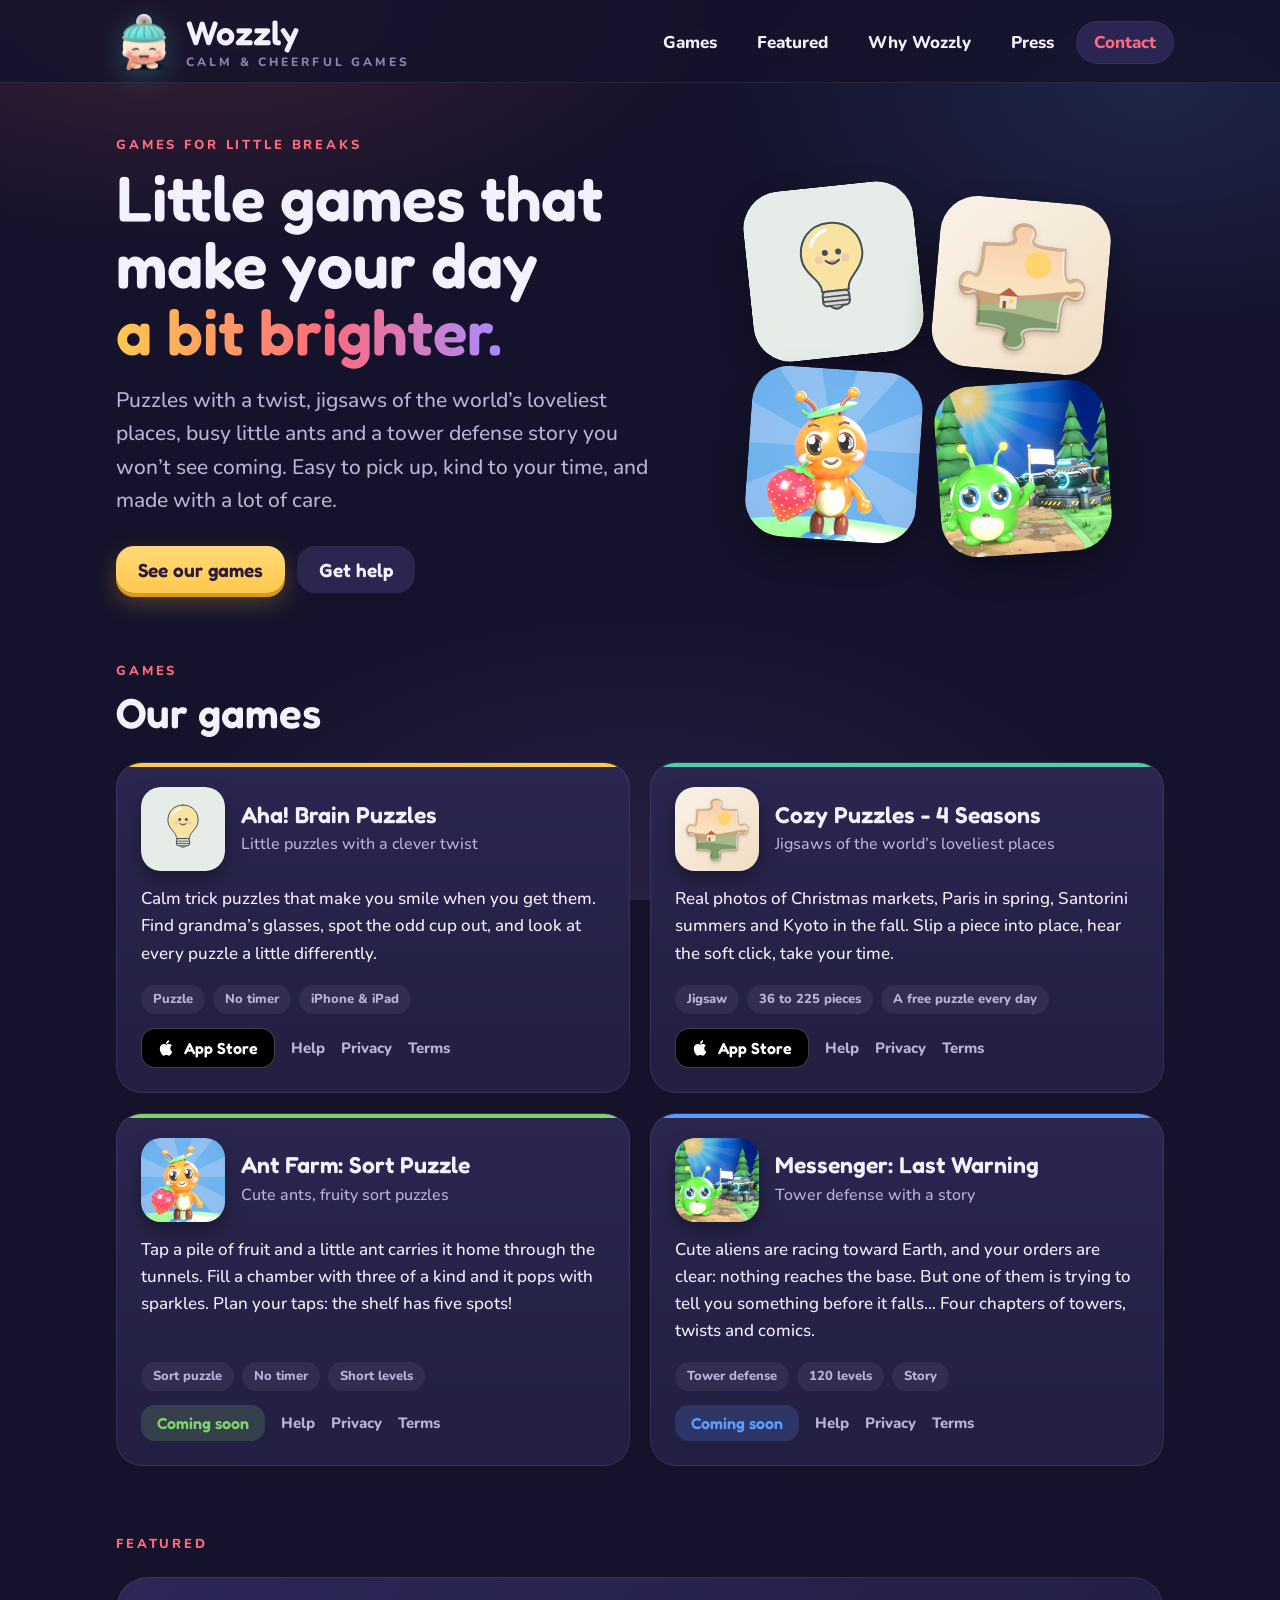
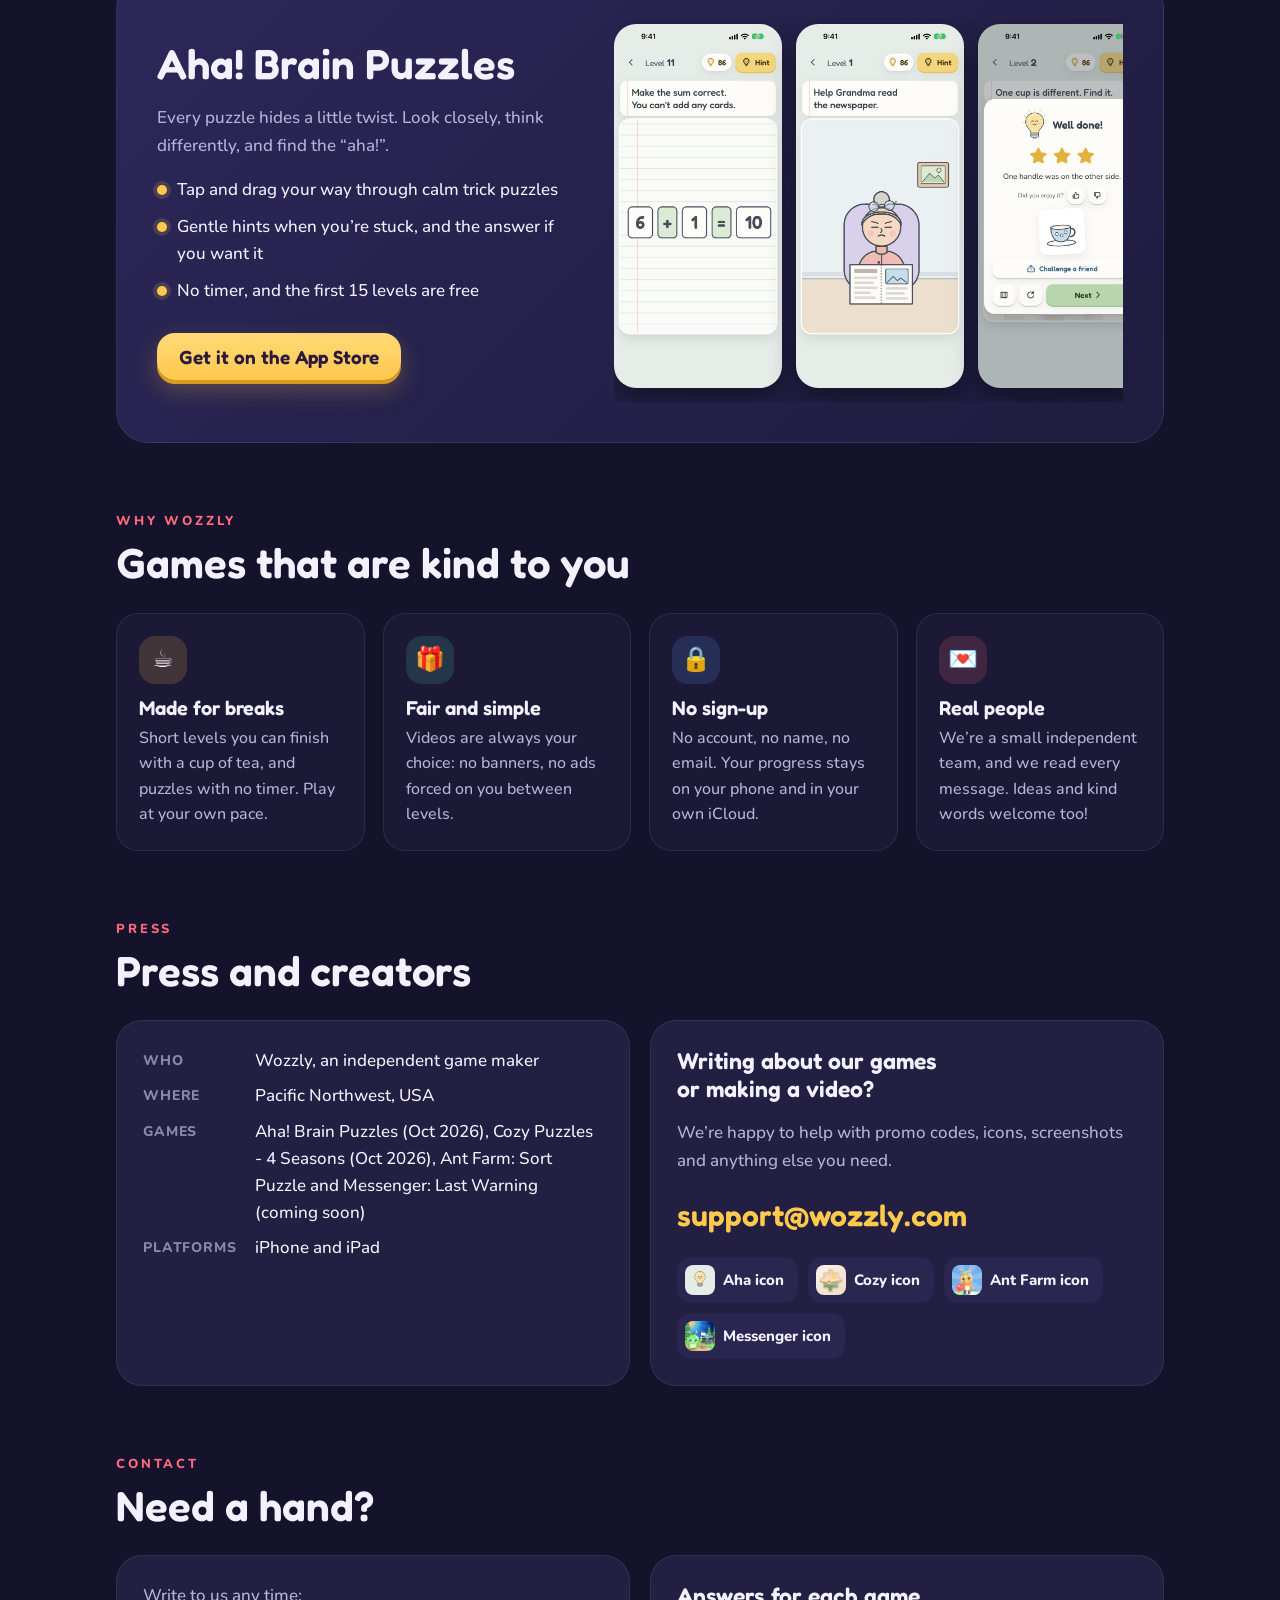
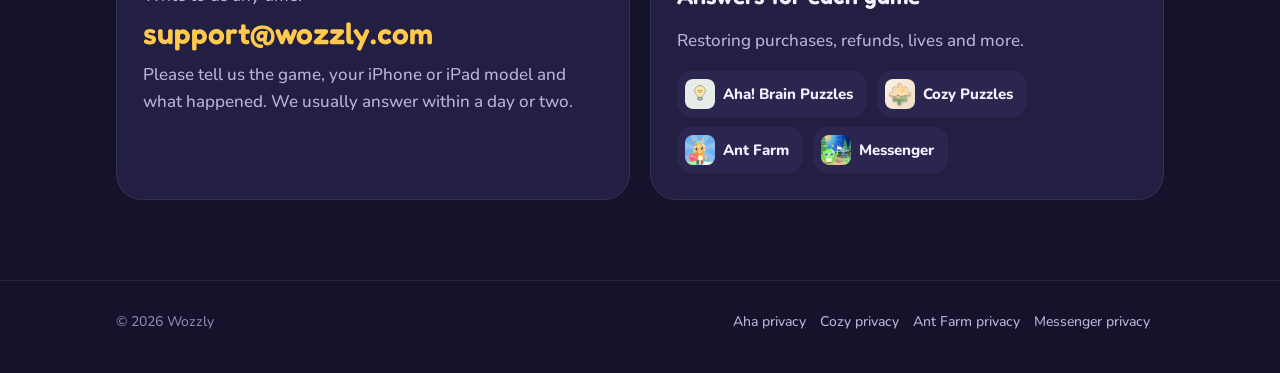
==== index.html @ 5a465b46 "Mochi, the Wozzly mascot: header logo, favicon, home-screen icon and share image Co-Authored-By: Cla" ====
<!doctype html>
<html lang="en">
<head>
<meta charset="utf-8">
<meta name="viewport" content="width=device-width,initial-scale=1,viewport-fit=cover">
<title>Wozzly</title>
<meta name="description" content="Wozzly makes calm, cheerful little games for iPhone and iPad: Aha! Brain Puzzles, Cozy Puzzles, Ant Farm and Messenger: Last Warning.">
<meta property="og:title" content="Wozzly">
<meta property="og:description" content="Calm, cheerful little games for iPhone and iPad.">
<meta property="og:image" content="https://wozzly.com/img/og-cover.jpg">
<meta name="theme-color" content="#15132b">
<link rel="icon" href="img/mochi-64.png">
<link rel="apple-touch-icon" href="img/apple-touch-icon.png">
<link rel="stylesheet" href="site.css">
</head>
<body>
<header class="top"><div class="wrap">
  <a class="brand" href="#top"><img src="img/mochi.png" alt="Mochi, the Wozzly mascot"><span><b>Wozzly</b><small>Calm &amp; cheerful games</small></span></a>
  <nav class="menu" aria-label="Sections">
    <a href="#games" class="on">Games</a><a href="#featured">Featured</a><a href="#why">Why Wozzly</a><a href="#press">Press</a><a href="#contact">Contact</a>
  </nav>
</div></header>

<main class="wrap" id="top">
  <section class="hero">
    <div>
      <p class="kicker">Games for little breaks</p>
      <h1>Little games that make your day <span>a bit brighter.</span></h1>
      <p class="lead">Puzzles with a twist, jigsaws of the world’s loveliest places, busy little ants and a tower defense story you won’t see coming.
        Easy to pick up, kind to your time, and made with a lot of care.</p>
      <div class="ctas"><a class="btn" href="#games">See our games</a><a class="btn ghost" href="#contact">Get help</a></div>
    </div>
    <div class="icons">
      <a href="#aha" aria-label="Aha! Brain Puzzles"><img src="img/aha-icon.svg" alt=""></a>
      <a href="#cozy" aria-label="Cozy Puzzles"><img src="img/cozy-icon.png" alt=""></a>
      <a href="#antfarm" aria-label="Ant Farm"><img src="img/antfarm-icon.png" alt=""></a>
      <a href="#messenger" aria-label="Messenger: Last Warning"><img src="img/messenger-icon.png" alt=""></a>
    </div>
  </section>

  <section id="games">
    <p class="kicker">Games</p>
    <h2>Our games</h2>
    <div class="grid">
      <article class="game" id="aha" style="--c: var(--sun)">
        <header><img src="img/aha-icon.svg" alt=""><div><h3>Aha! Brain Puzzles</h3><p class="tag">Little puzzles with a clever twist</p></div></header>
        <p>Calm trick puzzles that make you smile when you get them. Find grandma’s glasses, spot the odd cup out, and look at every puzzle a little differently.</p>
        <div class="chips"><span class="chip">Puzzle</span><span class="chip">No timer</span><span class="chip">iPhone &amp; iPad</span></div>
        <div class="links">
          <a class="store" href="https://apps.apple.com/app/id6819853771"><svg viewBox="0 0 24 24"><path d="M16.37 12.6c-.03-2.6 2.12-3.85 2.22-3.91-1.21-1.77-3.09-2.01-3.76-2.04-1.6-.16-3.12.94-3.93.94-.81 0-2.06-.92-3.39-.89-1.74.03-3.35 1.01-4.25 2.57-1.81 3.14-.46 7.79 1.3 10.34.86 1.25 1.89 2.65 3.24 2.6 1.3-.05 1.79-.84 3.36-.84 1.57 0 2.01.84 3.38.81 1.4-.03 2.28-1.27 3.13-2.53.99-1.45 1.39-2.85 1.42-2.92-.03-.01-2.72-1.04-2.72-4.13zM13.79 4.97c.72-.87 1.2-2.07 1.07-3.27-1.03.04-2.28.69-3.02 1.55-.66.77-1.24 2-1.09 3.18 1.15.09 2.32-.58 3.04-1.46z"/></svg>App Store</a>
          <a href="aha.html">Help</a><a href="privacy.html">Privacy</a><a href="terms.html">Terms</a>
        </div>
      </article>
      <article class="game" id="cozy" style="--c: var(--mint)">
        <header><img src="img/cozy-icon.png" alt=""><div><h3>Cozy Puzzles - 4 Seasons</h3><p class="tag">Jigsaws of the world’s loveliest places</p></div></header>
        <p>Real photos of Christmas markets, Paris in spring, Santorini summers and Kyoto in the fall. Slip a piece into place, hear the soft click, take your time.</p>
        <div class="chips"><span class="chip">Jigsaw</span><span class="chip">36 to 225 pieces</span><span class="chip">A free puzzle every day</span></div>
        <div class="links">
          <a class="store" href="https://apps.apple.com/app/id6820407805"><svg viewBox="0 0 24 24"><path d="M16.37 12.6c-.03-2.6 2.12-3.85 2.22-3.91-1.21-1.77-3.09-2.01-3.76-2.04-1.6-.16-3.12.94-3.93.94-.81 0-2.06-.92-3.39-.89-1.74.03-3.35 1.01-4.25 2.57-1.81 3.14-.46 7.79 1.3 10.34.86 1.25 1.89 2.65 3.24 2.6 1.3-.05 1.79-.84 3.36-.84 1.57 0 2.01.84 3.38.81 1.4-.03 2.28-1.27 3.13-2.53.99-1.45 1.39-2.85 1.42-2.92-.03-.01-2.72-1.04-2.72-4.13zM13.79 4.97c.72-.87 1.2-2.07 1.07-3.27-1.03.04-2.28.69-3.02 1.55-.66.77-1.24 2-1.09 3.18 1.15.09 2.32-.58 3.04-1.46z"/></svg>App Store</a>
          <a href="cozy.html">Help</a><a href="cozy-privacy.html">Privacy</a><a href="cozy-terms.html">Terms</a>
        </div>
      </article>
      <article class="game" id="antfarm" style="--c: #7fd36a">
        <header><img src="img/antfarm-icon.png" alt=""><div><h3>Ant Farm: Sort Puzzle</h3><p class="tag">Cute ants, fruity sort puzzles</p></div></header>
        <p>Tap a pile of fruit and a little ant carries it home through the tunnels. Fill a chamber with three of a kind and it pops with sparkles. Plan your taps: the shelf has five spots!</p>
        <div class="chips"><span class="chip">Sort puzzle</span><span class="chip">No timer</span><span class="chip">Short levels</span></div>
        <div class="links"><span class="soon">Coming soon</span><a href="antfarm.html">Help</a><a href="antfarm-privacy.html">Privacy</a><a href="antfarm-terms.html">Terms</a></div>
      </article>
      <article class="game" id="messenger" style="--c: var(--sky)">
        <header><img src="img/messenger-icon.png" alt=""><div><h3>Messenger: Last Warning</h3><p class="tag">Tower defense with a story</p></div></header>
        <p>Cute aliens are racing toward Earth, and your orders are clear: nothing reaches the base. But one of them is trying to tell you something before it falls… Four chapters of towers, twists and comics.</p>
        <div class="chips"><span class="chip">Tower defense</span><span class="chip">120 levels</span><span class="chip">Story</span></div>
        <div class="links"><span class="soon">Coming soon</span><a href="messenger.html">Help</a><a href="messenger-privacy.html">Privacy</a><a href="messenger-terms.html">Terms</a></div>
      </article>
    </div>
  </section>

  <section id="featured">
    <p class="kicker">Featured</p>
    <div class="feature">
      <div>
        <h2>Aha! Brain Puzzles</h2>
        <p class="muted">Every puzzle hides a little twist. Look closely, think differently, and find the “aha!”.</p>
        <ul>
          <li>Tap and drag your way through calm trick puzzles</li>
          <li>Gentle hints when you’re stuck, and the answer if you want it</li>
          <li>No timer, and the first 15 levels are free</li>
        </ul>
        <div class="ctas"><a class="btn" href="https://apps.apple.com/app/id6819853771">Get it on the App Store</a></div>
      </div>
      <div class="shots" aria-label="Screenshots">
        <img src="img/aha-1.jpg" alt="A puzzle in Aha! Brain Puzzles" loading="lazy">
        <img src="img/aha-2.jpg" alt="Another puzzle" loading="lazy">
        <img src="img/aha-3.jpg" alt="A solved puzzle" loading="lazy">
        <img src="img/cozy-1.jpg" alt="Cozy Puzzles: a fall jigsaw" loading="lazy">
        <img src="img/antfarm-1.jpg" alt="Ant Farm: ants sorting fruit" loading="lazy">
        <img src="img/messenger-1.jpg" alt="Messenger: Last Warning: the story" loading="lazy">
      </div>
    </div>
  </section>

  <section id="why">
    <p class="kicker">Why Wozzly</p>
    <h2>Games that are kind to you</h2>
    <div class="why">
      <div><i style="background:rgba(255,201,77,.16)">☕</i><h3>Made for breaks</h3><p>Short levels you can finish with a cup of tea, and puzzles with no timer. Play at your own pace.</p></div>
      <div><i style="background:rgba(79,209,165,.16)">🎁</i><h3>Fair and simple</h3><p>Videos are always your choice: no banners, no ads forced on you between levels.</p></div>
      <div><i style="background:rgba(91,157,255,.16)">🔒</i><h3>No sign-up</h3><p>No account, no name, no email. Your progress stays on your phone and in your own iCloud.</p></div>
      <div><i style="background:rgba(255,107,125,.16)">💌</i><h3>Real people</h3><p>We’re a small independent team, and we read every message. Ideas and kind words welcome too!</p></div>
    </div>
  </section>

  <section id="press">
    <p class="kicker">Press</p>
    <h2>Press and creators</h2>
    <div class="two">
      <div class="panel">
        <dl class="facts">
          <dt>Who</dt><dd>Wozzly, an independent game maker</dd>
          <dt>Where</dt><dd>Pacific Northwest, USA</dd>
          <dt>Games</dt><dd>Aha! Brain Puzzles (Oct 2026), Cozy Puzzles - 4 Seasons (Oct 2026), Ant Farm: Sort Puzzle and Messenger: Last Warning (coming soon)</dd>
          <dt>Platforms</dt><dd>iPhone and iPad</dd>
        </dl>
      </div>
      <div class="panel">
        <h3>Writing about our games or making a video?</h3>
        <p class="muted">We’re happy to help with promo codes, icons, screenshots and anything else you need.</p>
        <a class="mail" href="mailto:support@wozzly.com?subject=Press">support@wozzly.com</a>
        <div class="helps">
          <a href="img/aha-icon.svg" download><img src="img/aha-icon.svg" alt="">Aha icon</a>
          <a href="img/cozy-icon.png" download><img src="img/cozy-icon.png" alt="">Cozy icon</a>
          <a href="img/antfarm-icon.png" download><img src="img/antfarm-icon.png" alt="">Ant Farm icon</a>
          <a href="img/messenger-icon.png" download><img src="img/messenger-icon.png" alt="">Messenger icon</a>
        </div>
      </div>
    </div>
  </section>

  <section id="contact">
    <p class="kicker">Contact</p>
    <h2>Need a hand?</h2>
    <div class="two">
      <div class="panel">
        <p class="muted" style="margin:0">Write to us any time:</p>
        <a class="mail" href="mailto:support@wozzly.com">support@wozzly.com</a>
        <p class="muted" style="margin:0">Please tell us the game, your iPhone or iPad model and what happened. We usually answer within a day or two.</p>
      </div>
      <div class="panel">
        <h3>Answers for each game</h3>
        <p class="muted">Restoring purchases, refunds, lives and more.</p>
        <div class="helps">
          <a href="aha.html"><img src="img/aha-icon.svg" alt="">Aha! Brain Puzzles</a>
          <a href="cozy.html"><img src="img/cozy-icon.png" alt="">Cozy Puzzles</a>
          <a href="antfarm.html"><img src="img/antfarm-icon.png" alt="">Ant Farm</a>
          <a href="messenger.html"><img src="img/messenger-icon.png" alt="">Messenger</a>
        </div>
      </div>
    </div>
  </section>
</main>

<footer><div class="wrap">
  <span>© 2026 Wozzly</span>
  <span><a href="privacy.html">Aha privacy</a><a href="cozy-privacy.html">Cozy privacy</a><a href="antfarm-privacy.html">Ant Farm privacy</a><a href="messenger-privacy.html">Messenger privacy</a></span>
</div></footer>

<script>
// the menu pill follows the section you're reading
const links = [...document.querySelectorAll('.menu a')];
const seen = new Map();
const io = new IntersectionObserver(es => {
  es.forEach(e => seen.set(e.target.id, e.isIntersecting));
  const on = links.find(a => seen.get(a.hash.slice(1)));
  if (on) links.forEach(a => a.classList.toggle('on', a === on));
}, { rootMargin: '-40% 0px -55% 0px' });
links.forEach(a => { const s = document.querySelector(a.hash); if (s) io.observe(s); });
</script>
</body>
</html>
---- site.css ----
/* Wozzly: the home of our games. Night-sky navy with candy colours, the games' own fonts (served from here). */
@font-face { font-family: 'Fredoka'; font-weight: 600; font-display: swap; src: url(fonts/fredoka-latin-600-normal.woff2) format('woff2'); }
@font-face { font-family: 'Nunito'; font-weight: 500; font-display: swap; src: url(fonts/nunito-latin-500-normal.woff2) format('woff2'); }
@font-face { font-family: 'Nunito'; font-weight: 800; font-display: swap; src: url(fonts/nunito-latin-800-normal.woff2) format('woff2'); }
:root {
  --bg: #15132b; --bg-2: #1c1937; --card: #221f42; --card-2: #2a2650; --line: rgba(255,255,255,.08);
  --ink: #f4f1ff; --ink-2: #b9b3d9; --ink-3: #8c86ae;
  --coral: #ff6b7d; --sun: #ffc94d; --mint: #4fd1a5; --sky: #5b9dff; --grape: #a98bff;
  --display: 'Fredoka', 'Nunito', system-ui, sans-serif; --body: 'Nunito', system-ui, sans-serif;
  color-scheme: dark;
}
* { box-sizing: border-box; }
html { scroll-behavior: smooth; scroll-padding-top: 150px; }
body { margin: 0; background: var(--bg); color: var(--ink); font: 500 17px/1.6 var(--body); -webkit-text-size-adjust: 100%; }
body::before { content: ""; position: fixed; inset: 0; z-index: -1; pointer-events: none;
  background: radial-gradient(60% 40% at 15% 0%, rgba(255,107,125,.16), transparent 70%),
              radial-gradient(50% 40% at 90% 10%, rgba(91,157,255,.14), transparent 70%),
              radial-gradient(60% 50% at 50% 100%, rgba(169,139,255,.12), transparent 70%); }
a { color: var(--sun); text-underline-offset: 3px; }
img { max-width: 100%; }
.wrap { max-width: 1080px; margin: 0 auto; padding-inline: 16px; }

/* ---- the header: the blob, the name, and the menu pills */
.top { position: sticky; top: 0; z-index: 5; background: color-mix(in srgb, var(--bg) 82%, transparent);
  backdrop-filter: blur(14px); -webkit-backdrop-filter: blur(14px); border-bottom: 1px solid var(--line);
  padding-top: env(safe-area-inset-top, 0px); }
.top .wrap { display: flex; flex-wrap: wrap; align-items: center; justify-content: space-between; gap: 10px 24px; padding-block: 14px 12px; }
.brand { display: flex; align-items: center; gap: 14px; color: var(--ink); text-decoration: none; }
.brand img { width: 56px; height: 56px; filter: drop-shadow(0 6px 14px rgba(63,191,176,.35)); transition: transform .3s; }
.brand:hover img { transform: rotate(-8deg) scale(1.05); }
.brand b { display: block; font: 600 34px/1 var(--display); letter-spacing: .01em; }
.brand small { display: block; margin-top: 6px; font: 800 12px/1 var(--body); letter-spacing: .26em; text-transform: uppercase; color: var(--ink-3); }
.menu { display: flex; flex-wrap: wrap; gap: 4px; margin: 0 -10px; }
.menu a { color: var(--ink); text-decoration: none; font: 800 17px/1 var(--body); padding: 13px 18px; border-radius: 999px; transition: background .2s, color .2s; }
.menu a:hover { background: var(--card); }
.menu a.on { color: var(--coral); background: #2a2552; box-shadow: inset 0 0 0 1px rgba(255,255,255,.05); }

/* ---- sections */
section { padding-block: 64px 8px; }
.kicker { font: 800 13px/1 var(--body); letter-spacing: .22em; text-transform: uppercase; color: var(--coral); margin: 0 0 12px; }
h1, h2, h3 { font-family: var(--display); font-weight: 600; text-wrap: balance; margin: 0; }
h1 { font-size: clamp(38px, 7vw, 64px); line-height: 1.05; }
h2 { font-size: clamp(30px, 5vw, 42px); line-height: 1.1; margin-bottom: 14px; }
h3 { font-size: 23px; line-height: 1.2; }
.lead { font-size: clamp(18px, 2.4vw, 21px); color: var(--ink-2); max-width: 60ch; margin: 18px 0 0; }
.muted { color: var(--ink-2); }

.hero { padding-top: 56px; display: grid; grid-template-columns: minmax(0, 1.15fr) minmax(0, 1fr); gap: 32px; align-items: center; }
.hero h1 span { background: linear-gradient(90deg, var(--sun), var(--coral) 55%, var(--grape)); -webkit-background-clip: text; background-clip: text; color: transparent; }
.icons { display: grid; grid-template-columns: repeat(2, minmax(0, 1fr)); gap: 18px; max-width: 360px; justify-self: center; }
.icons a { display: block; border-radius: 28%; box-shadow: 0 14px 30px rgba(0,0,0,.35); transition: transform .3s; }
.icons a:nth-child(1) { transform: rotate(-6deg); } .icons a:nth-child(2) { transform: rotate(5deg) translateY(14px); }
.icons a:nth-child(3) { transform: rotate(4deg) translateY(-6px); } .icons a:nth-child(4) { transform: rotate(-4deg) translateY(8px); }
.icons a:hover { transform: rotate(0) scale(1.06); }
.icons img { display: block; width: 100%; aspect-ratio: 1; border-radius: 22%; }
.ctas { display: flex; flex-wrap: wrap; gap: 12px; margin-top: 28px; }
.btn { display: inline-flex; align-items: center; gap: 10px; padding: 14px 22px; border-radius: 18px; text-decoration: none;
  font: 600 19px/1 var(--display); color: #2b1a3d; background: linear-gradient(180deg, #ffd977, var(--sun)); box-shadow: 0 4px 0 #d99a1e, 0 10px 24px rgba(255,201,77,.25); }
.btn.ghost { color: var(--ink); background: var(--card-2); box-shadow: 0 4px 0 #15122e; }
.btn:active { transform: translateY(3px); box-shadow: 0 1px 0 #d99a1e; }

/* ---- the games */
.grid { display: grid; grid-template-columns: repeat(2, minmax(0, 1fr)); gap: 20px; margin-top: 26px; }
.game { --c: var(--coral); position: relative; display: flex; flex-direction: column; gap: 14px; padding: 24px; border-radius: 26px;
  background: linear-gradient(180deg, var(--card-2), var(--card)); border: 1px solid var(--line); overflow: hidden; min-width: 0; }
.game::before { content: ""; position: absolute; inset: 0 0 auto; height: 4px; background: var(--c); }
.game header { display: flex; gap: 16px; align-items: center; }
.game header img { width: 84px; height: 84px; border-radius: 20px; flex: none; box-shadow: 0 8px 18px rgba(0,0,0,.35); }
.game .tag { color: var(--ink-2); margin: 4px 0 0; font-size: 16px; }
.game p { margin: 0; }
.chips { display: flex; flex-wrap: wrap; gap: 8px; margin-top: auto; padding-top: 4px; }
.chip { font: 800 13px/1 var(--body); padding: 8px 12px; border-radius: 999px; background: rgba(255,255,255,.06); color: var(--ink-2); }
.links { display: flex; flex-wrap: wrap; align-items: center; gap: 6px 16px; font-size: 15px; font-weight: 800; }
.links a { color: var(--ink-2); text-decoration: none; }
.links a:hover { color: var(--ink); }
.store { display: inline-flex; align-items: center; gap: 8px; padding: 10px 16px; border-radius: 14px; text-decoration: none;
  background: #000; color: #fff !important; border: 1px solid rgba(255,255,255,.25); font: 600 16px/1 var(--display); }
.store svg { width: 18px; height: 18px; fill: #fff; }
.soon { display: inline-flex; padding: 10px 16px; border-radius: 14px; background: color-mix(in srgb, var(--c) 18%, transparent); color: var(--c);
  font: 600 16px/1 var(--display); }

/* ---- featured */
.feature { display: grid; grid-template-columns: minmax(0, 1fr) minmax(0, 1.2fr); gap: 32px; align-items: center; margin-top: 26px; padding: clamp(22px, 4vw, 40px);
  border-radius: 32px; background: linear-gradient(135deg, #2c2758, #1f1c3f); border: 1px solid var(--line); }
.feature ul { margin: 16px 0 0; padding: 0; list-style: none; display: grid; gap: 10px; }
.feature li { display: flex; gap: 10px; }
.feature li::before { content: ""; flex: none; width: 10px; height: 10px; margin-top: 9px; border-radius: 50%; background: var(--sun); box-shadow: 0 0 0 4px rgba(255,201,77,.15); }
.shots { display: flex; gap: 14px; overflow-x: auto; padding: 6px 2px 14px; scroll-snap-type: x mandatory; min-width: 0; }
.shots img { flex: none; width: 168px; aspect-ratio: 600/1300; object-fit: cover; border-radius: 22px; scroll-snap-align: start; box-shadow: 0 12px 26px rgba(0,0,0,.4); }

/* ---- why */
.why { display: grid; grid-template-columns: repeat(4, minmax(0, 1fr)); gap: 18px; margin-top: 26px; }
.why div { padding: 22px; border-radius: 22px; background: var(--bg-2); border: 1px solid var(--line); }
.why i { display: grid; place-items: center; width: 48px; height: 48px; border-radius: 16px; font-style: normal; font-size: 24px; margin-bottom: 12px; }
.why h3 { font-size: 20px; margin-bottom: 6px; }
.why p { margin: 0; color: var(--ink-2); font-size: 16px; }

/* ---- press and contact */
.two { display: grid; grid-template-columns: repeat(2, minmax(0, 1fr)); gap: 20px; margin-top: 26px; }
.panel { padding: 26px; border-radius: 26px; background: var(--card); border: 1px solid var(--line); min-width: 0; }
.facts { display: grid; grid-template-columns: auto 1fr; gap: 8px 18px; margin: 0; }
.facts dt { color: var(--ink-3); font-weight: 800; font-size: 14px; letter-spacing: .06em; text-transform: uppercase; padding-top: 3px; }
.facts dd { margin: 0; }
.mail { display: inline-block; font: 600 clamp(22px, 4vw, 30px)/1.2 var(--display); color: var(--sun); text-decoration: none; word-break: break-all; margin: 6px 0 10px; }
.helps { display: flex; flex-wrap: wrap; gap: 10px; margin-top: 14px; }
.helps a { display: inline-flex; align-items: center; gap: 8px; padding: 8px 14px 8px 8px; border-radius: 14px; background: var(--card-2);
  color: var(--ink); text-decoration: none; font-weight: 800; font-size: 15px; }
.helps img { width: 30px; height: 30px; border-radius: 8px; }

footer { margin-top: 72px; padding: 30px 0 calc(40px + env(safe-area-inset-bottom, 0px)); border-top: 1px solid var(--line); color: var(--ink-3); font-size: 14px; }
footer .wrap { display: flex; flex-wrap: wrap; justify-content: space-between; gap: 12px; }
footer a { color: var(--ink-2); text-decoration: none; margin-right: 14px; }

/* ---- a game's help page */
.page { max-width: 780px; }
.page .card { margin-top: 22px; padding: clamp(22px, 4vw, 36px); border-radius: 26px; background: var(--card); border: 1px solid var(--line); }
.page .head { display: flex; gap: 18px; align-items: center; margin-top: 40px; }
.page .head img { width: 96px; height: 96px; border-radius: 22px; flex: none; box-shadow: 0 10px 22px rgba(0,0,0,.4); }
.page h2 { font-size: 26px; margin: 0 0 4px; }
.page h3 { font: 800 17px/1.4 var(--body); margin: 20px 0 4px; }
.page p, .page li { margin: 0 0 10px; }
.page ul { padding-left: 22px; }

@media (max-width: 860px) {
  .hero, .feature { grid-template-columns: minmax(0, 1fr); }
  .icons { max-width: 280px; grid-row: 1; }
  .why { grid-template-columns: repeat(2, minmax(0, 1fr)); }
}
@media (max-width: 640px) {
  html { scroll-padding-top: 170px; }
  .grid, .two, .why { grid-template-columns: 1fr; }
  .brand img { width: 44px; height: 44px; } .brand b { font-size: 30px; }
  .menu { margin: 0 -14px; } .menu a { font-size: 16px; padding: 11px 14px; }
  .game header img { width: 70px; height: 70px; }
}
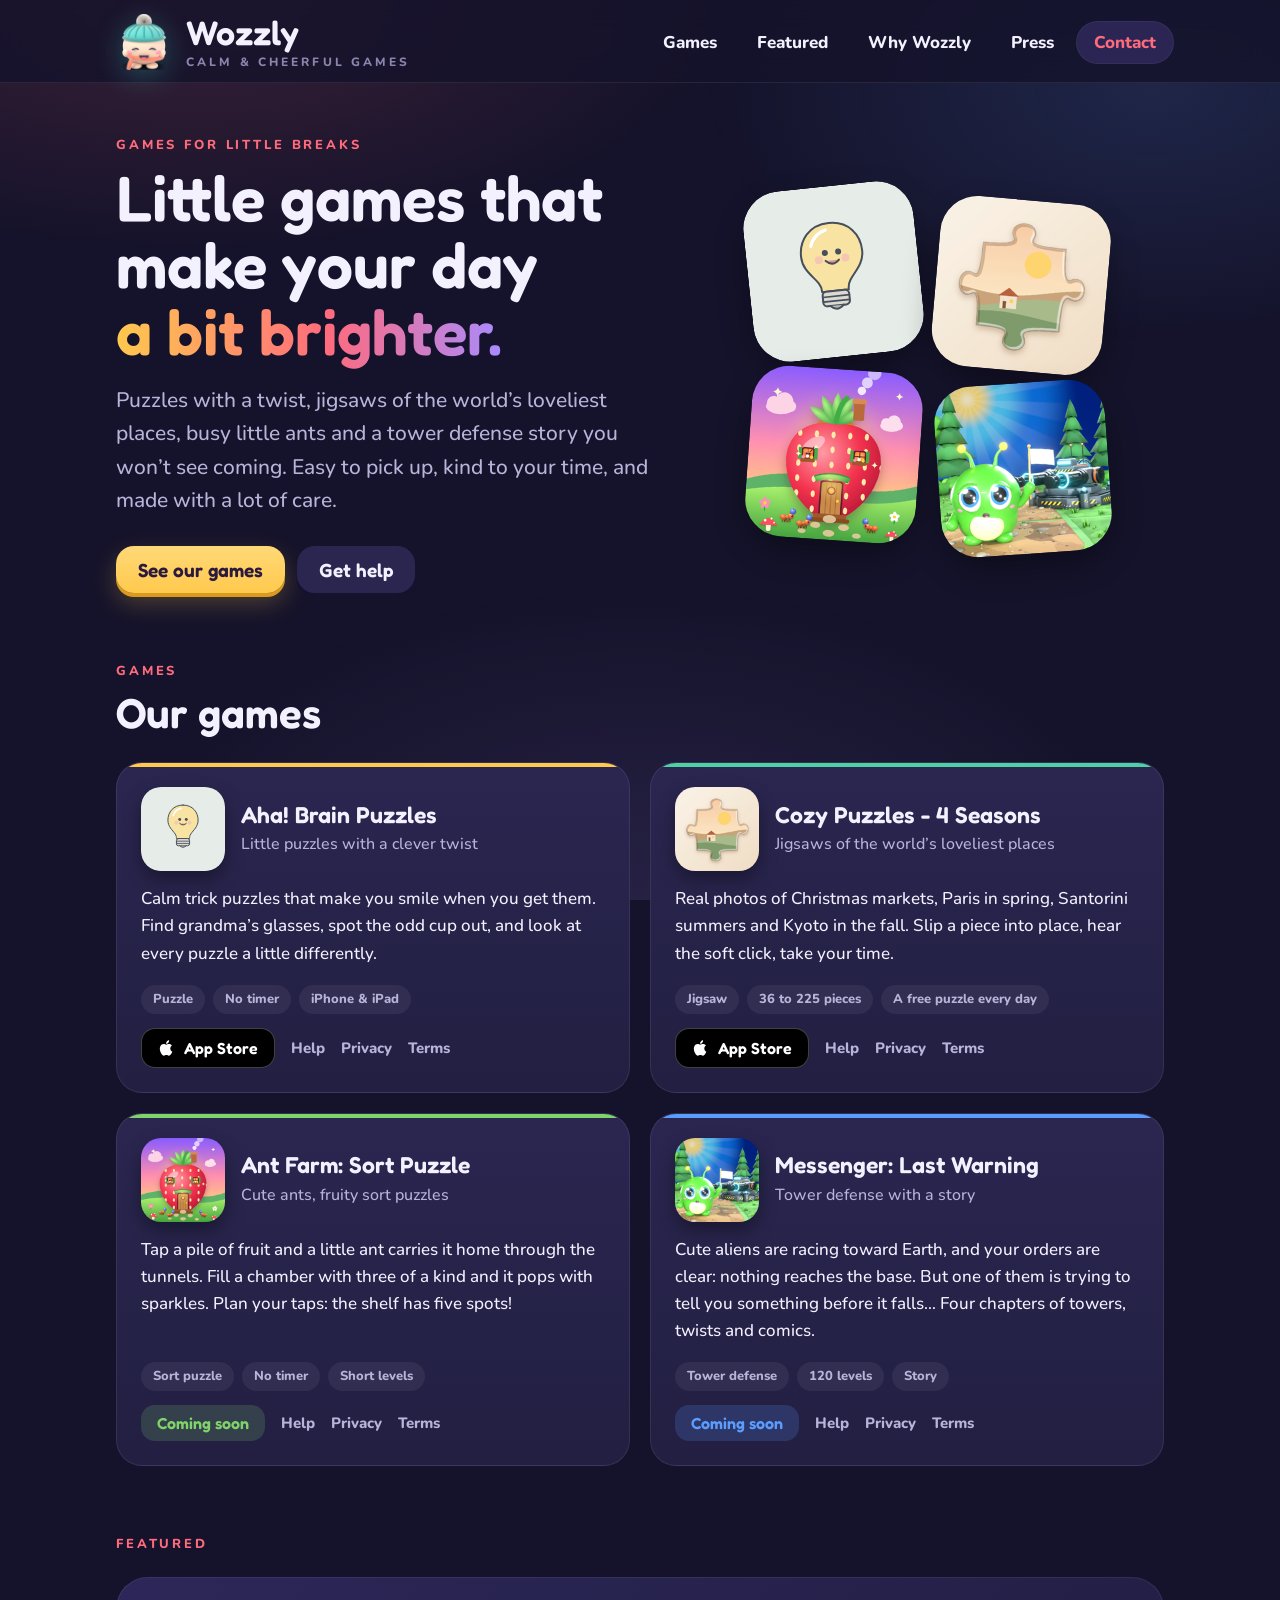
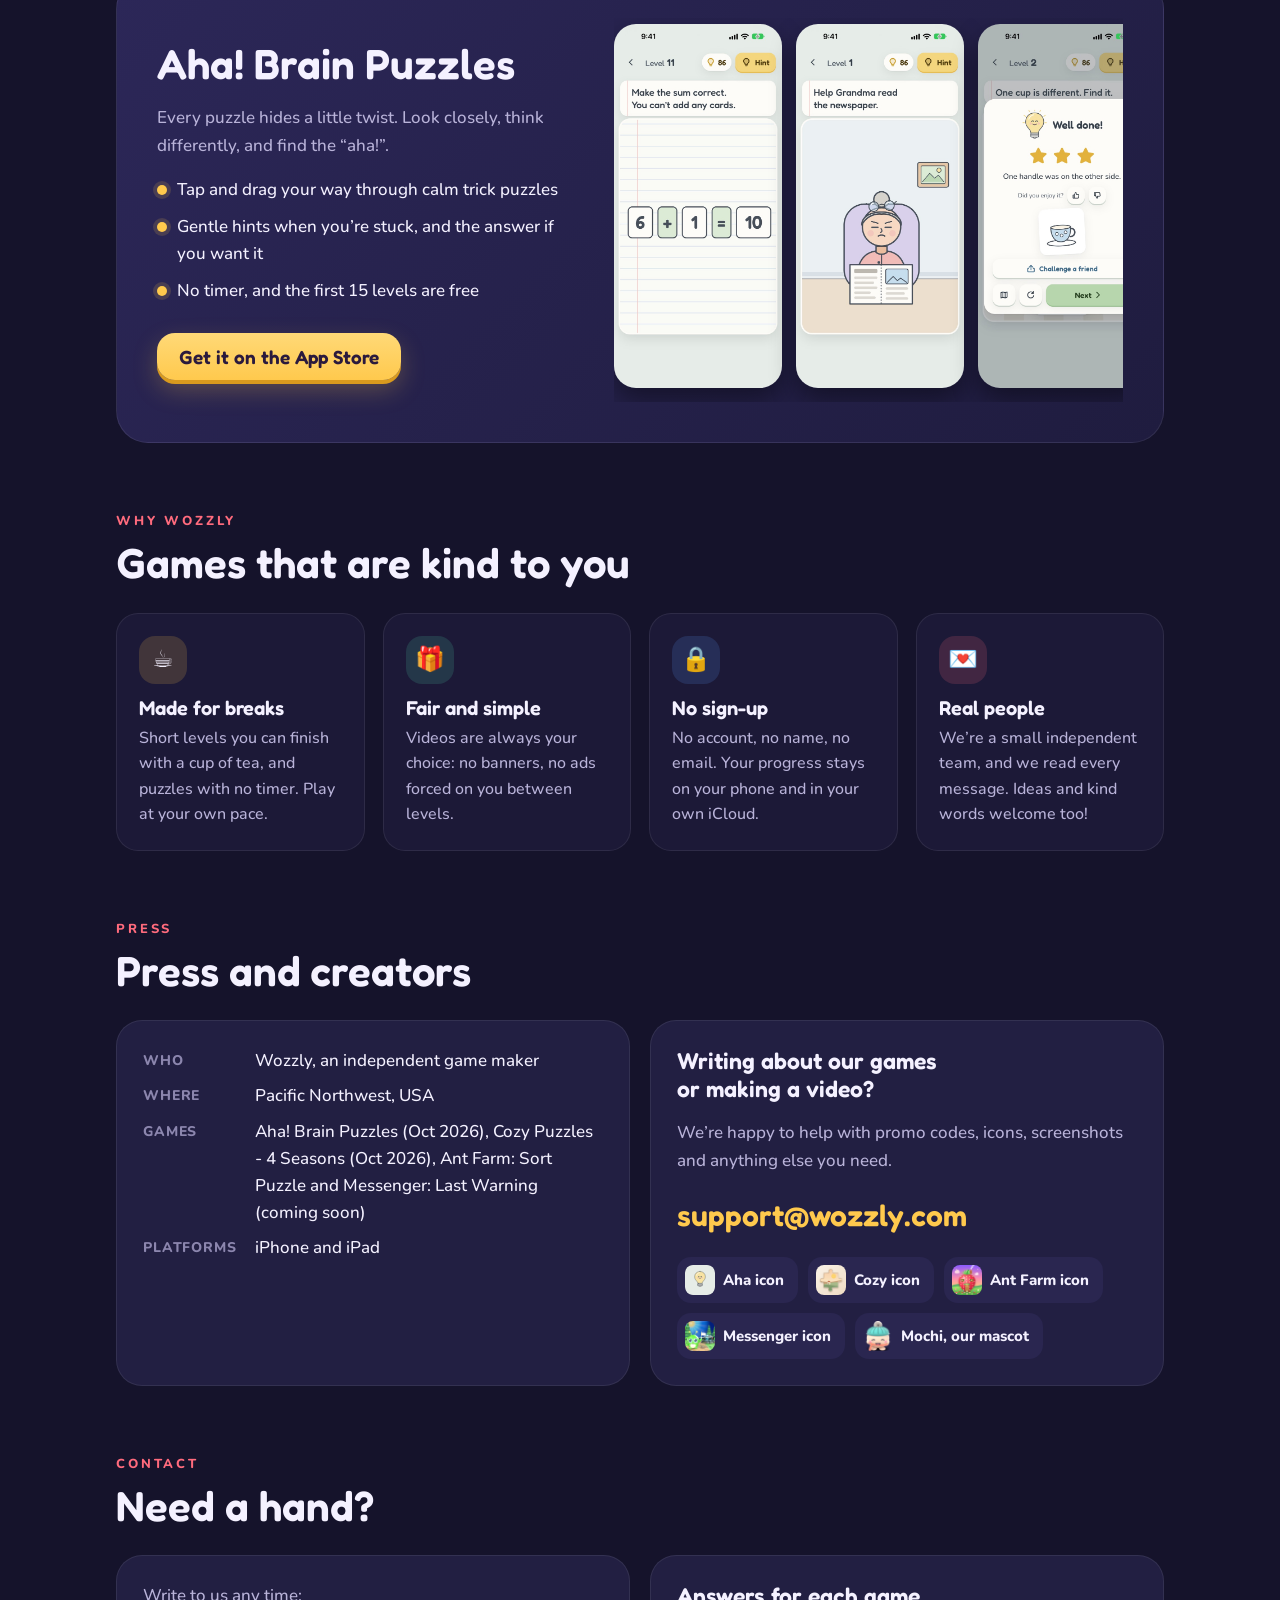
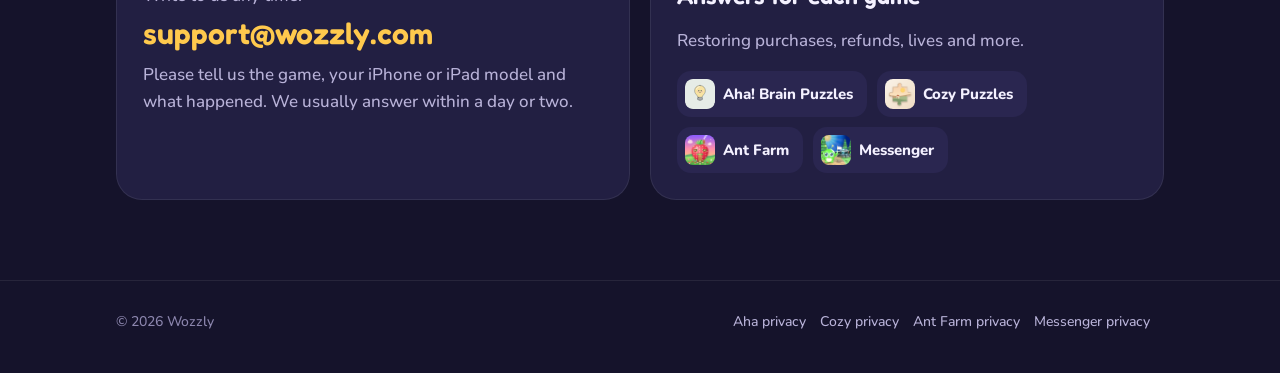
==== commit 342ac602: "Ant Farm's new icon (the strawberry house); Mochi in the press downloads Co-Authored-By: Claude Opus" ====
--- a/index.html
+++ b/index.html
@@ -129,8 +129,9 @@
         <div class="helps">
           <a href="img/aha-icon.svg" download><img src="img/aha-icon.svg" alt="">Aha icon</a>
           <a href="img/cozy-icon.png" download><img src="img/cozy-icon.png" alt="">Cozy icon</a>
-          <a href="img/antfarm-icon.png" download><img src="img/antfarm-icon.png" alt="">Ant Farm icon</a>
+          <a href="img/antfarm-icon-1024.png" download><img src="img/antfarm-icon.png" alt="">Ant Farm icon</a>
           <a href="img/messenger-icon.png" download><img src="img/messenger-icon.png" alt="">Messenger icon</a>
+          <a href="img/mochi-1024.png" download><img src="img/mochi.png" alt="">Mochi, our mascot</a>
         </div>
       </div>
     </div>
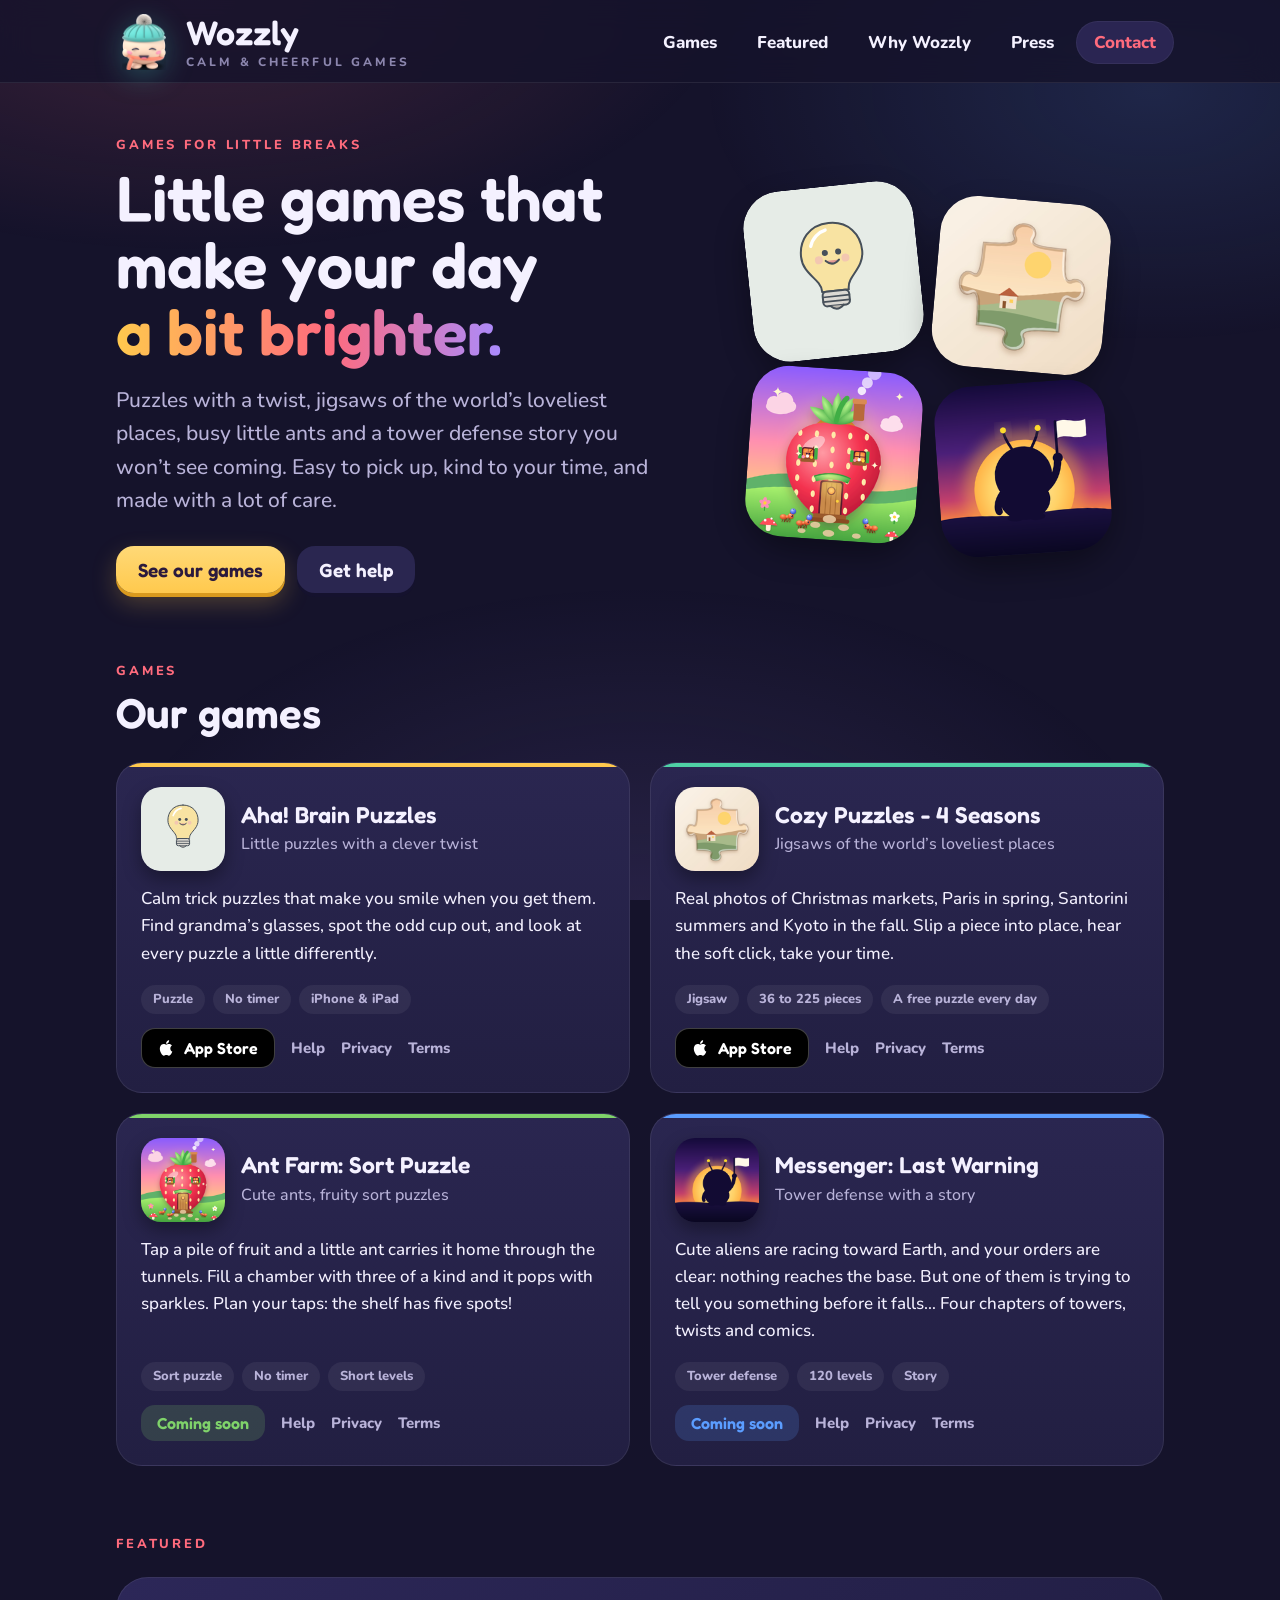
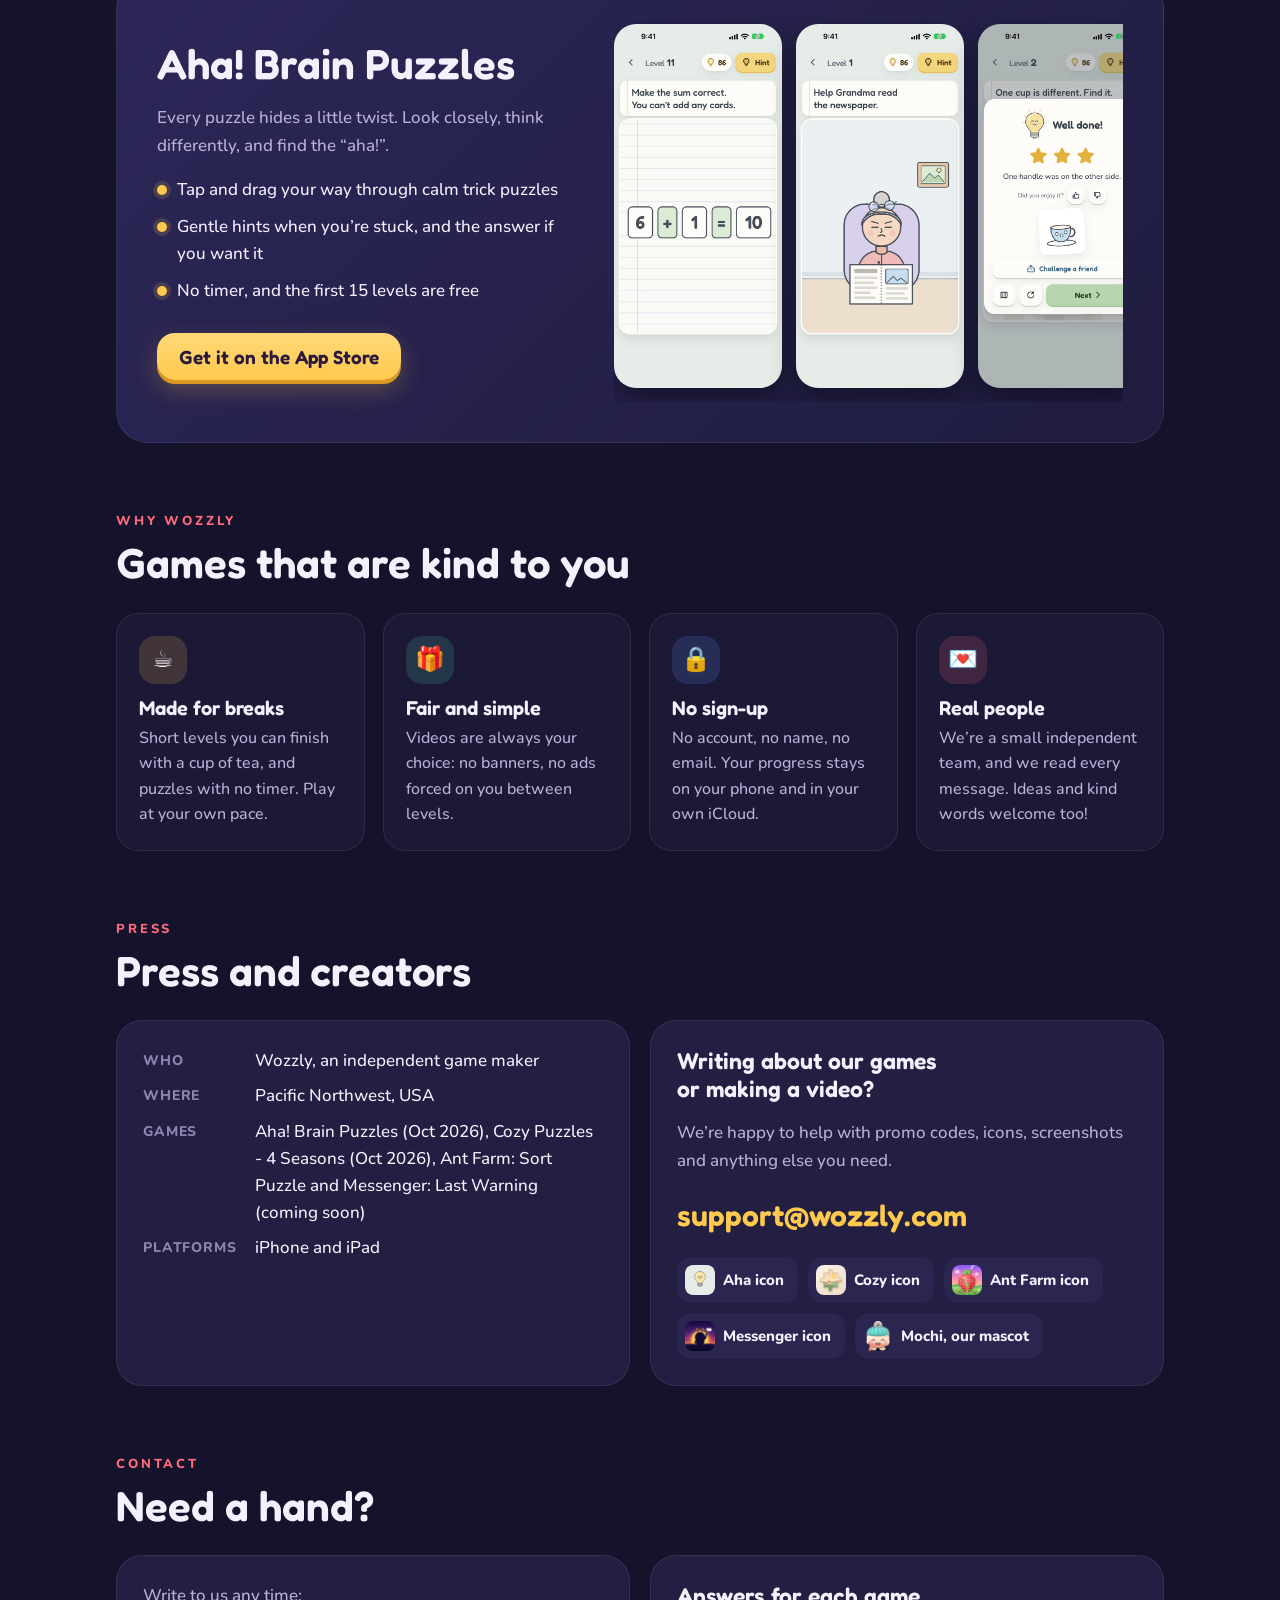
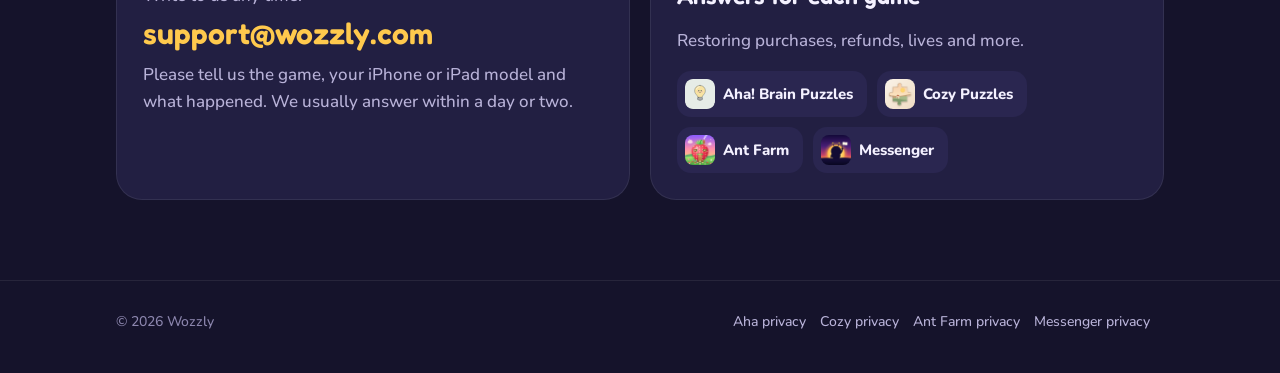
==== commit 3abd0e61: "Messenger: Last Warning's current icon (the messenger at sunset) Co-Authored-By: Claude Opus 5.5 <no" ====
--- a/index.html
+++ b/index.html
@@ -130,7 +130,7 @@
           <a href="img/aha-icon.svg" download><img src="img/aha-icon.svg" alt="">Aha icon</a>
           <a href="img/cozy-icon.png" download><img src="img/cozy-icon.png" alt="">Cozy icon</a>
           <a href="img/antfarm-icon-1024.png" download><img src="img/antfarm-icon.png" alt="">Ant Farm icon</a>
-          <a href="img/messenger-icon.png" download><img src="img/messenger-icon.png" alt="">Messenger icon</a>
+          <a href="img/messenger-icon-1024.png" download><img src="img/messenger-icon.png" alt="">Messenger icon</a>
           <a href="img/mochi-1024.png" download><img src="img/mochi.png" alt="">Mochi, our mascot</a>
         </div>
       </div>
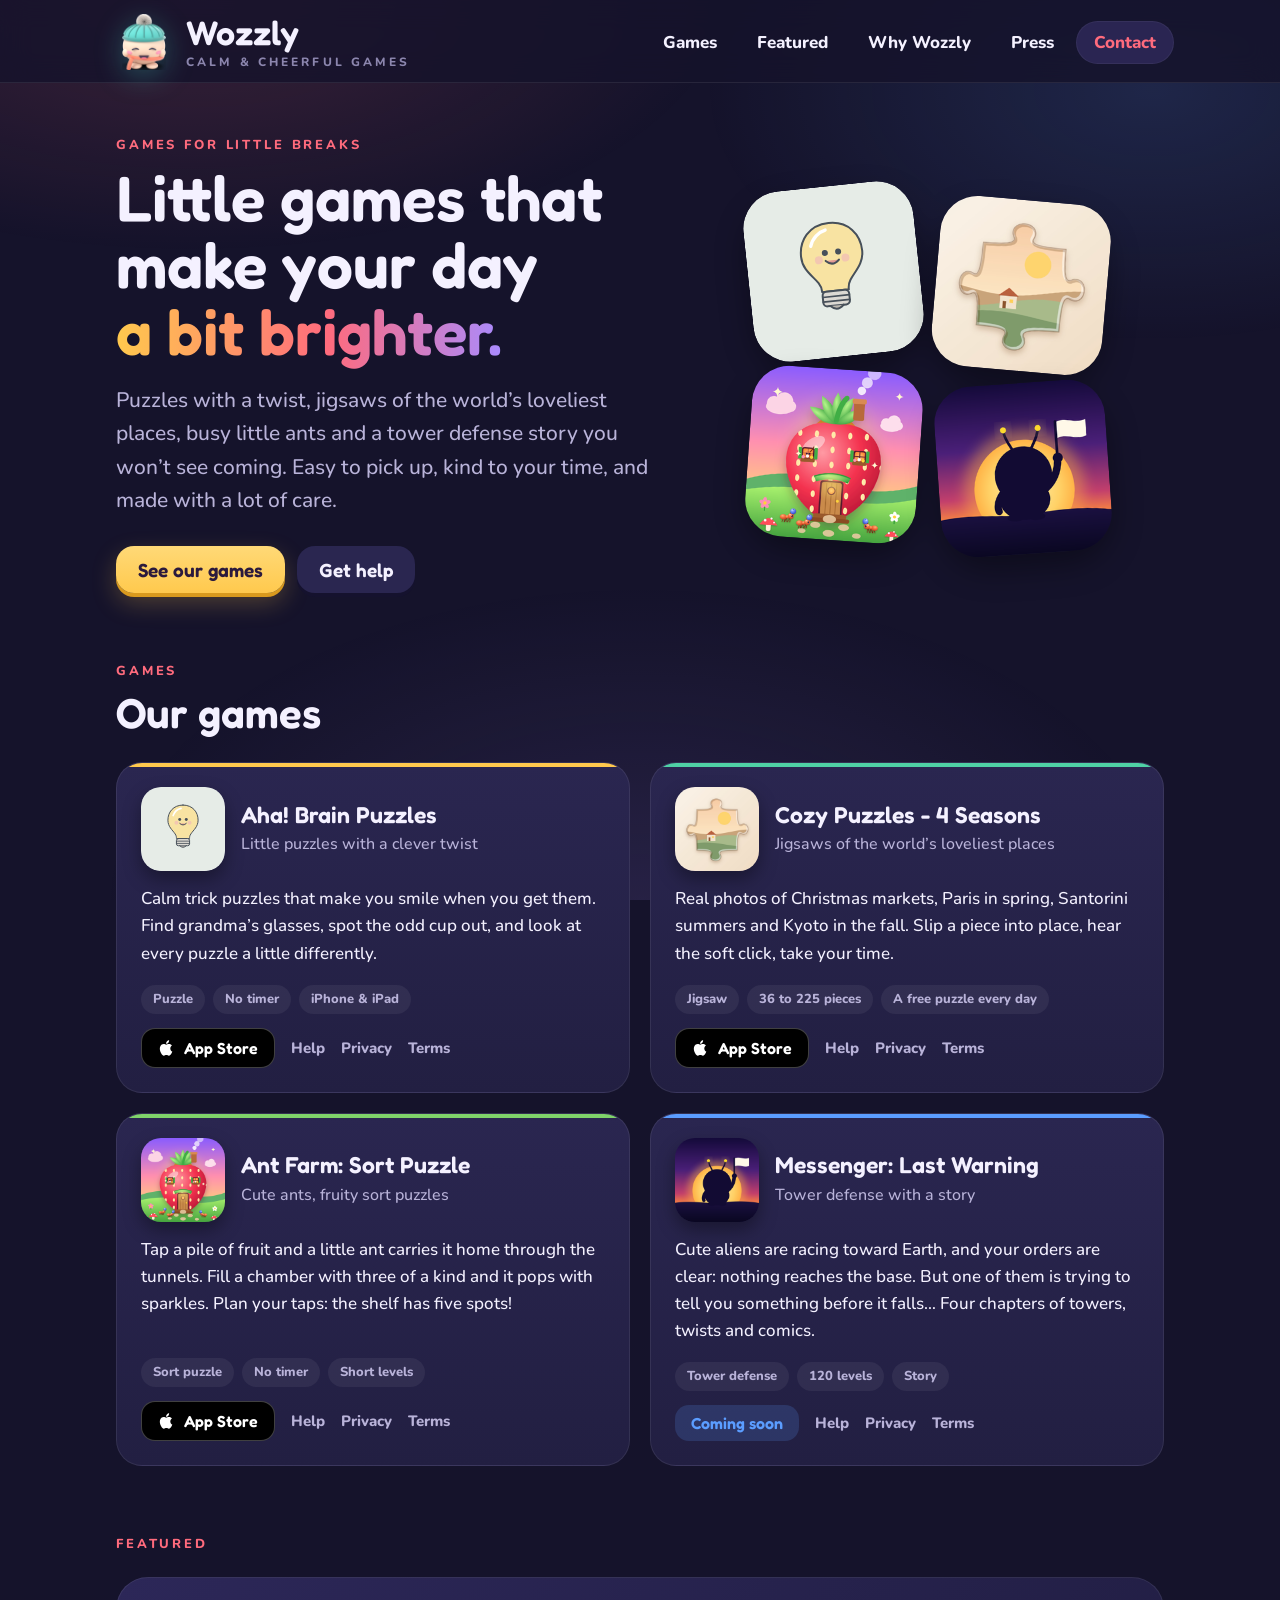
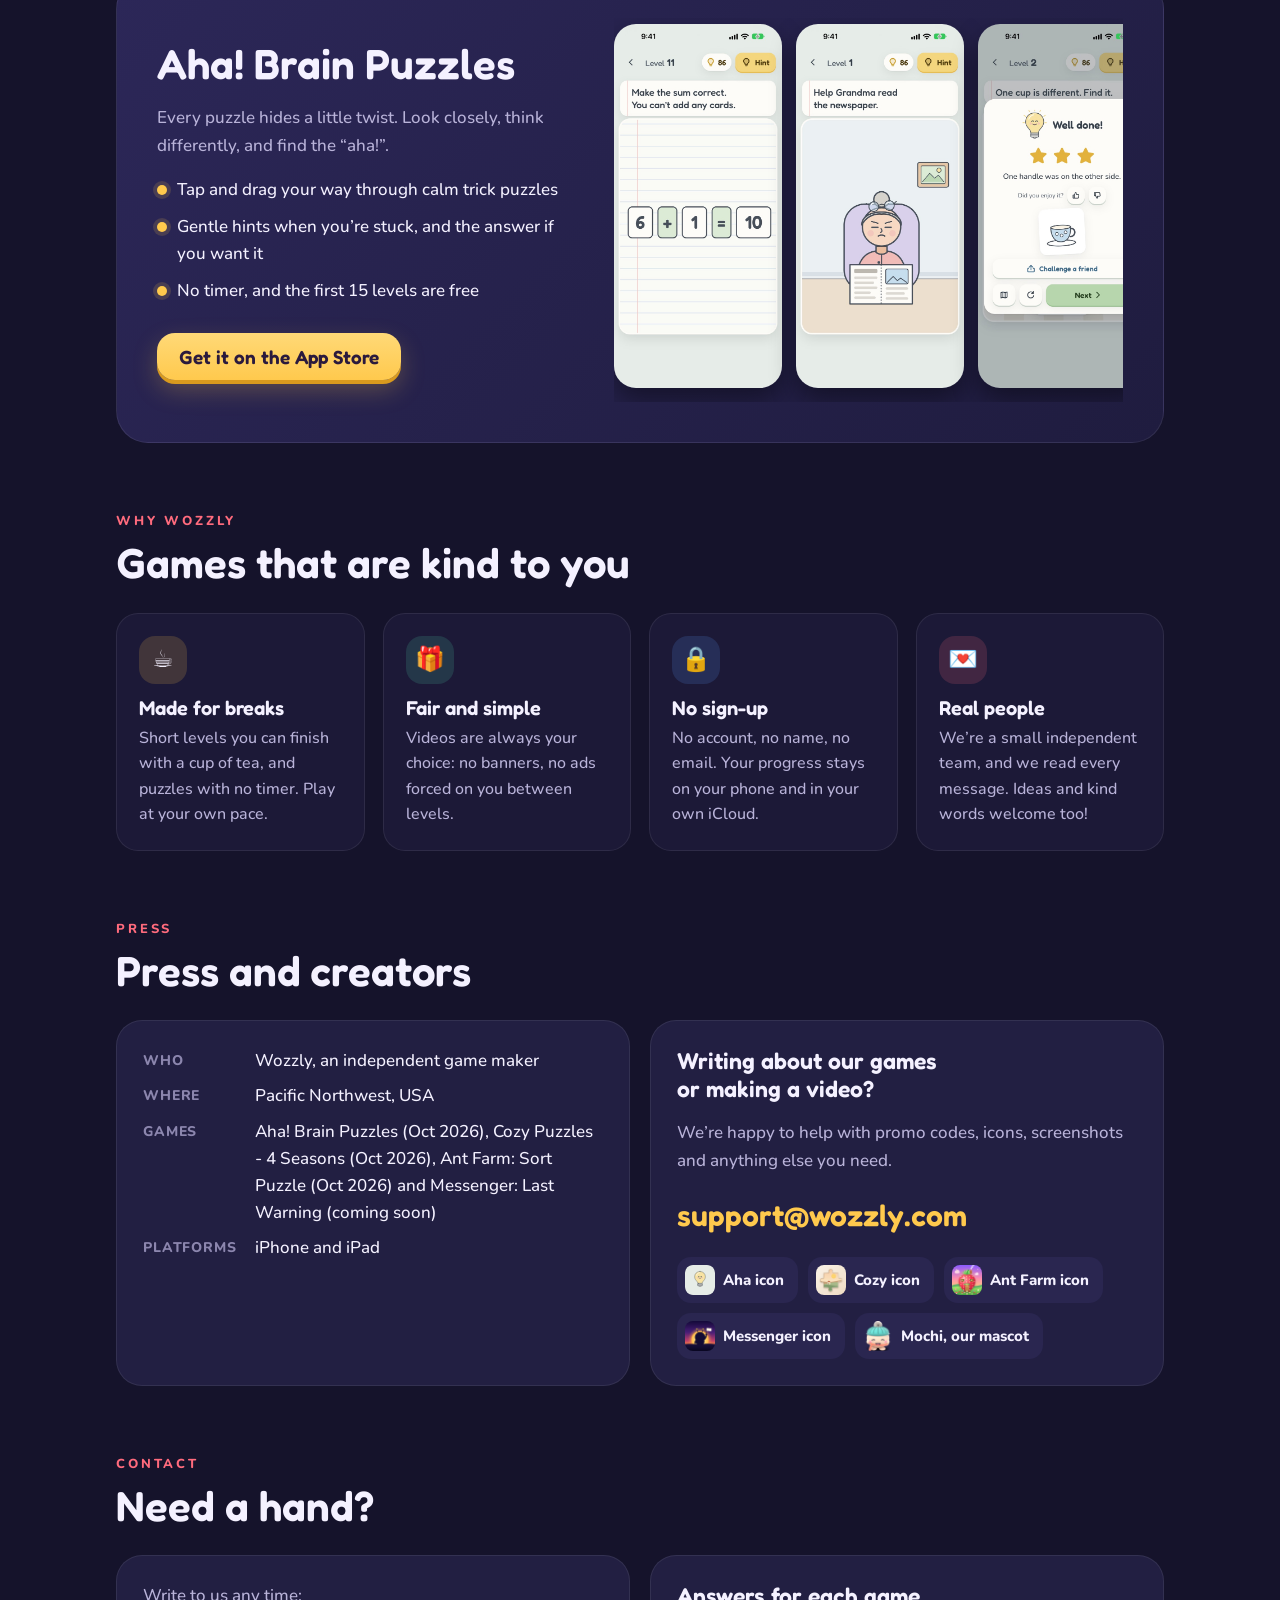
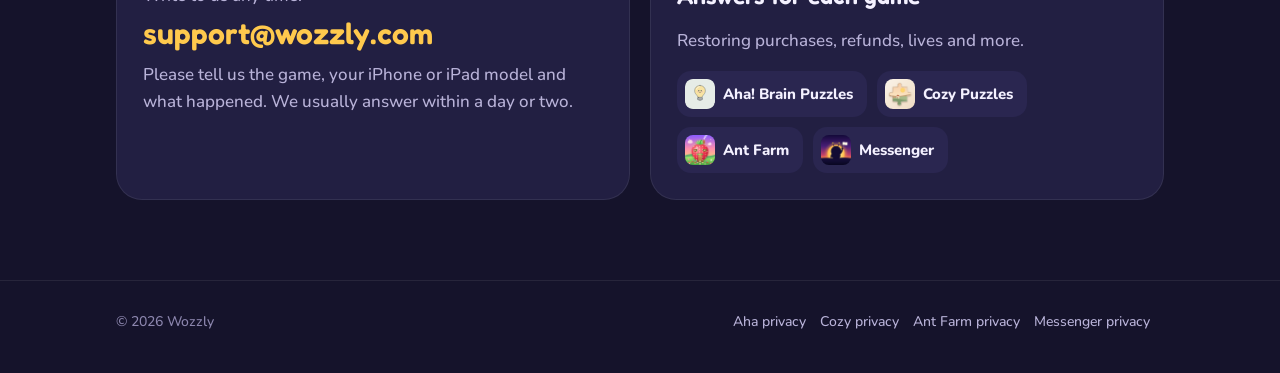
==== commit adeac94c: "Ant Farm is on the App Store Co-Authored-By: Claude Opus 5.5 <noreply@anthropic.com>" ====
--- a/index.html
+++ b/index.html
@@ -64,7 +64,7 @@
         <header><img src="img/antfarm-icon.png" alt=""><div><h3>Ant Farm: Sort Puzzle</h3><p class="tag">Cute ants, fruity sort puzzles</p></div></header>
         <p>Tap a pile of fruit and a little ant carries it home through the tunnels. Fill a chamber with three of a kind and it pops with sparkles. Plan your taps: the shelf has five spots!</p>
         <div class="chips"><span class="chip">Sort puzzle</span><span class="chip">No timer</span><span class="chip">Short levels</span></div>
-        <div class="links"><span class="soon">Coming soon</span><a href="antfarm.html">Help</a><a href="antfarm-privacy.html">Privacy</a><a href="antfarm-terms.html">Terms</a></div>
+        <div class="links"><a class="store" href="https://apps.apple.com/app/id6821574414"><svg viewBox="0 0 24 24"><path d="M16.37 12.6c-.03-2.6 2.12-3.85 2.22-3.91-1.21-1.77-3.09-2.01-3.76-2.04-1.6-.16-3.12.94-3.93.94-.81 0-2.06-.92-3.39-.89-1.74.03-3.35 1.01-4.25 2.57-1.81 3.14-.46 7.79 1.3 10.34.86 1.25 1.89 2.65 3.24 2.6 1.3-.05 1.79-.84 3.36-.84 1.57 0 2.01.84 3.38.81 1.4-.03 2.28-1.27 3.13-2.53.99-1.45 1.39-2.85 1.42-2.92-.03-.01-2.72-1.04-2.72-4.13zM13.79 4.97c.72-.87 1.2-2.07 1.07-3.27-1.03.04-2.28.69-3.02 1.55-.66.77-1.24 2-1.09 3.18 1.15.09 2.32-.58 3.04-1.46z"/></svg>App Store</a><a href="antfarm.html">Help</a><a href="antfarm-privacy.html">Privacy</a><a href="antfarm-terms.html">Terms</a></div>
       </article>
       <article class="game" id="messenger" style="--c: var(--sky)">
         <header><img src="img/messenger-icon.png" alt=""><div><h3>Messenger: Last Warning</h3><p class="tag">Tower defense with a story</p></div></header>
@@ -118,7 +118,7 @@
         <dl class="facts">
           <dt>Who</dt><dd>Wozzly, an independent game maker</dd>
           <dt>Where</dt><dd>Pacific Northwest, USA</dd>
-          <dt>Games</dt><dd>Aha! Brain Puzzles (Oct 2026), Cozy Puzzles - 4 Seasons (Oct 2026), Ant Farm: Sort Puzzle and Messenger: Last Warning (coming soon)</dd>
+          <dt>Games</dt><dd>Aha! Brain Puzzles (Oct 2026), Cozy Puzzles - 4 Seasons (Oct 2026), Ant Farm: Sort Puzzle (Oct 2026) and Messenger: Last Warning (coming soon)</dd>
           <dt>Platforms</dt><dd>iPhone and iPad</dd>
         </dl>
       </div>
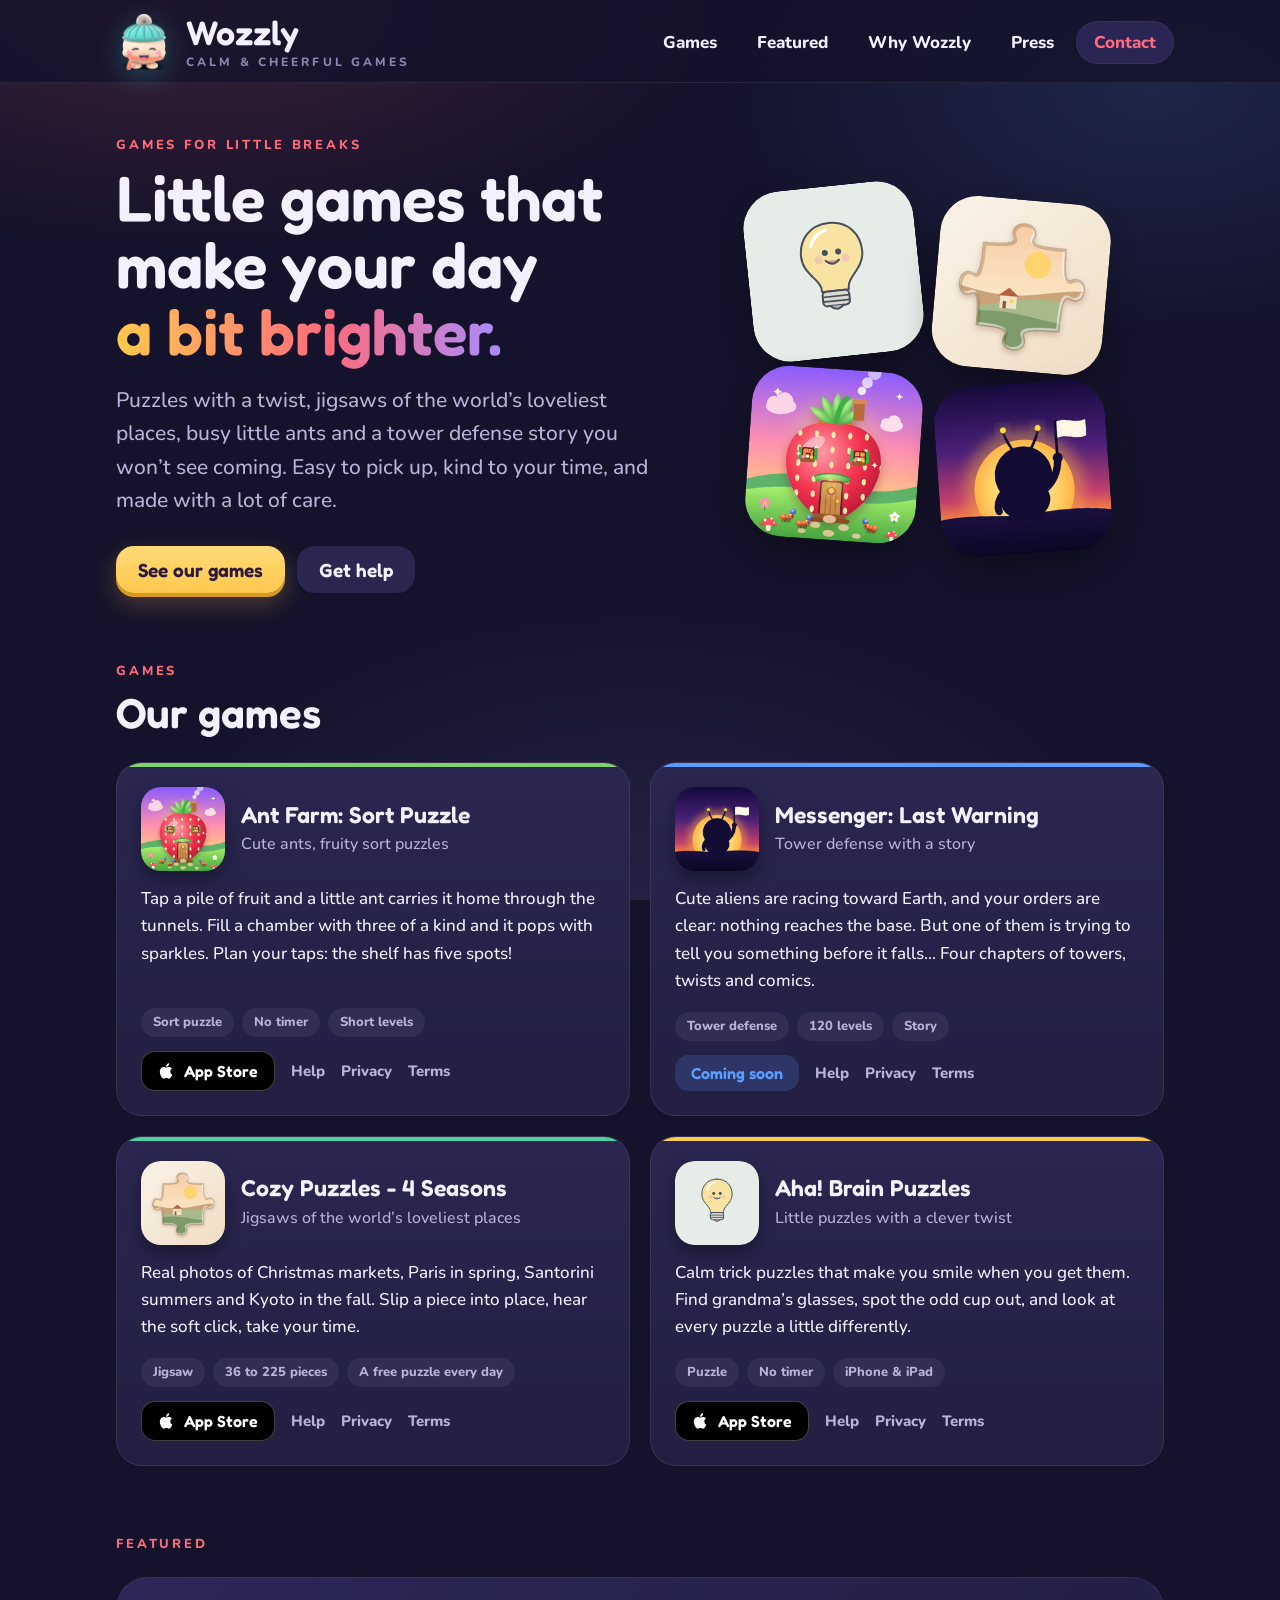
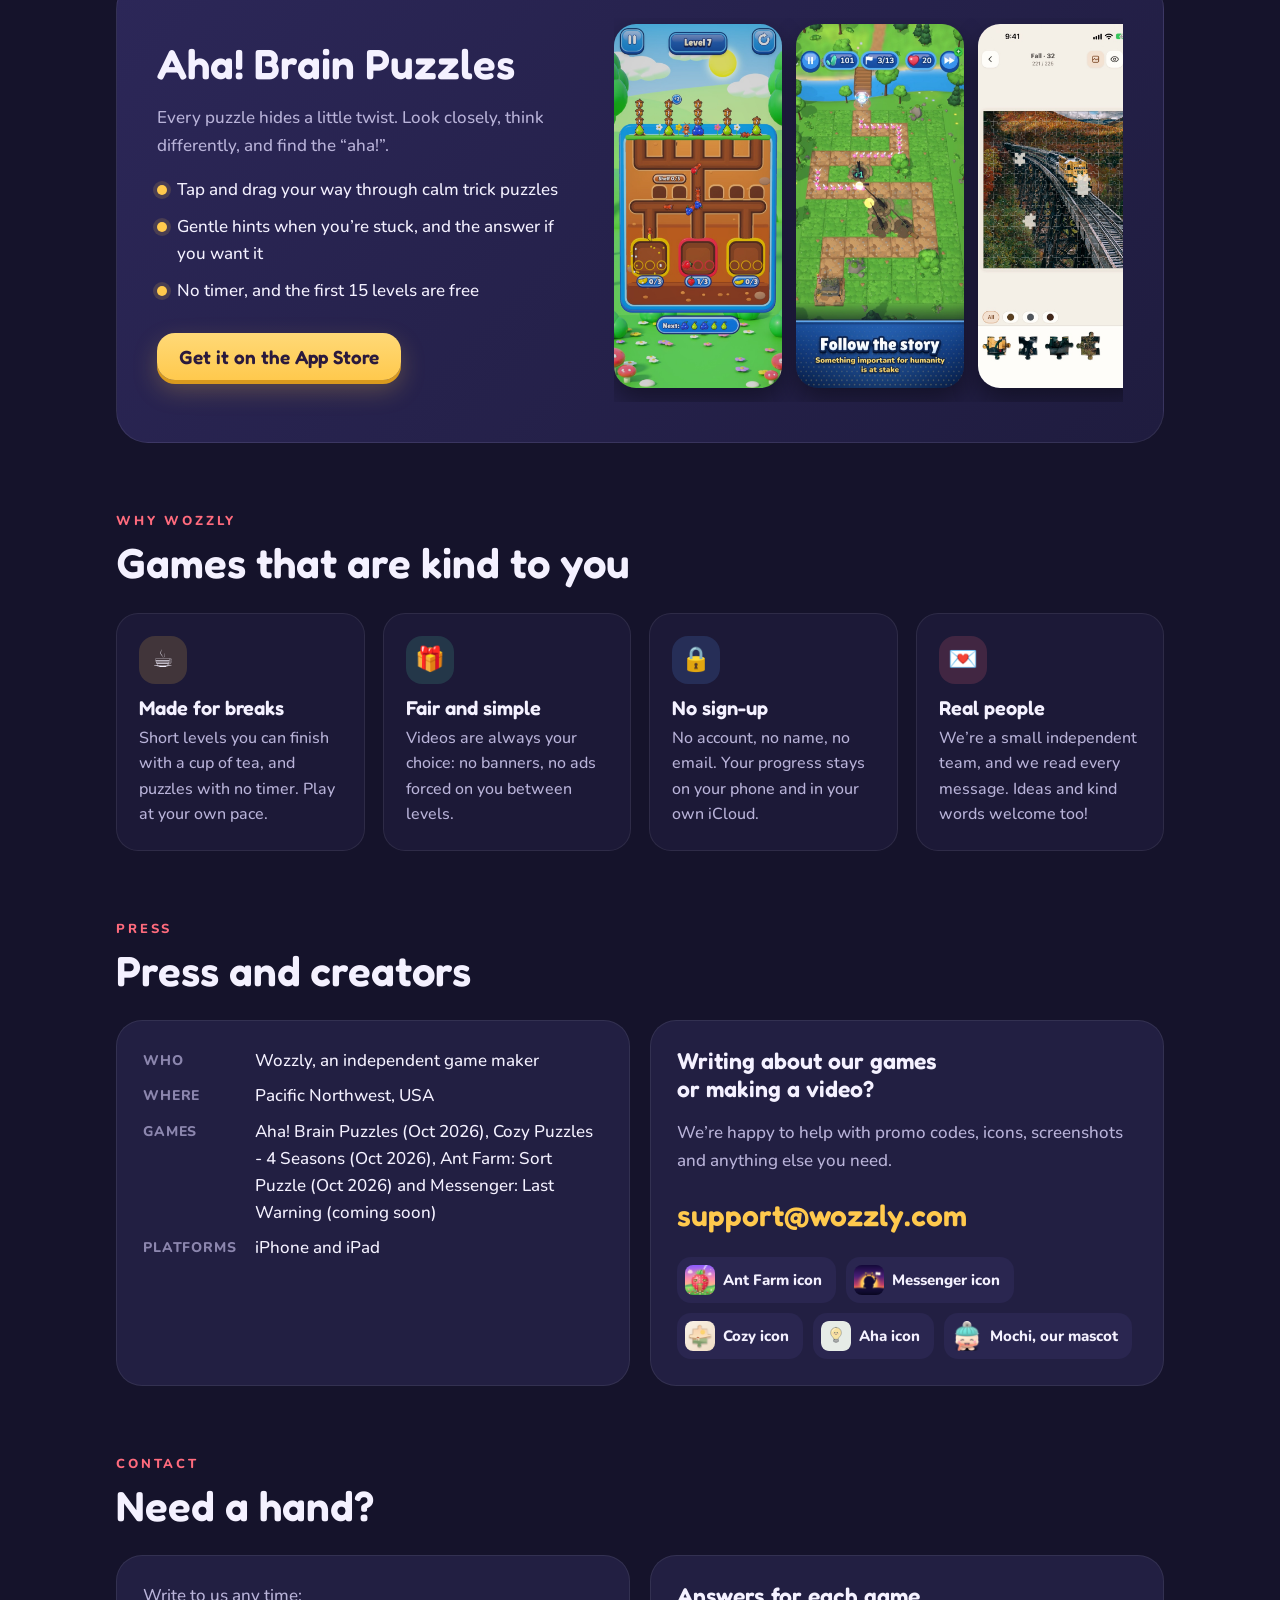
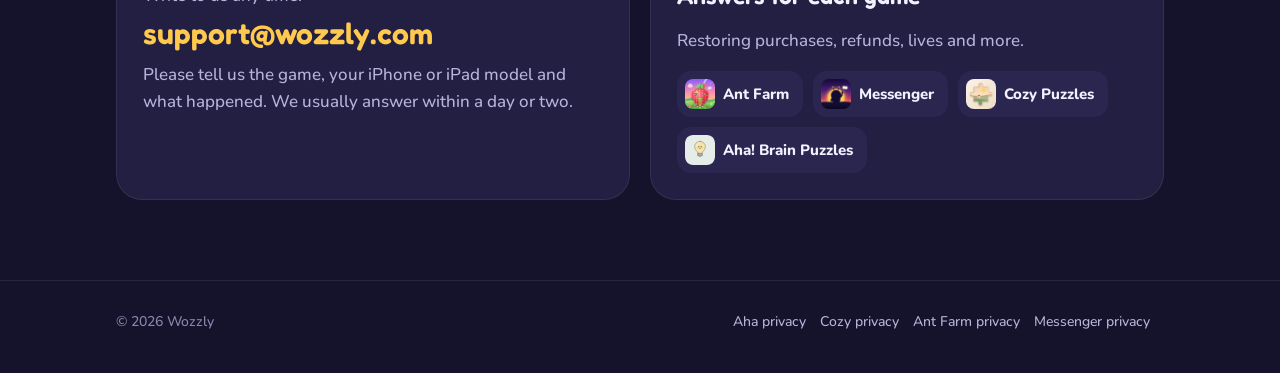
==== commit 919a2e3e: "Games in order: Ant Farm, Messenger, Cozy, Aha; Cozy privacy mentions play stats Co-Authored-By: Cla" ====
--- a/index.html
+++ b/index.html
@@ -42,24 +42,6 @@
     <p class="kicker">Games</p>
     <h2>Our games</h2>
     <div class="grid">
-      <article class="game" id="aha" style="--c: var(--sun)">
-        <header><img src="img/aha-icon.svg" alt=""><div><h3>Aha! Brain Puzzles</h3><p class="tag">Little puzzles with a clever twist</p></div></header>
-        <p>Calm trick puzzles that make you smile when you get them. Find grandma’s glasses, spot the odd cup out, and look at every puzzle a little differently.</p>
-        <div class="chips"><span class="chip">Puzzle</span><span class="chip">No timer</span><span class="chip">iPhone &amp; iPad</span></div>
-        <div class="links">
-          <a class="store" href="https://apps.apple.com/app/id6819853771"><svg viewBox="0 0 24 24"><path d="M16.37 12.6c-.03-2.6 2.12-3.85 2.22-3.91-1.21-1.77-3.09-2.01-3.76-2.04-1.6-.16-3.12.94-3.93.94-.81 0-2.06-.92-3.39-.89-1.74.03-3.35 1.01-4.25 2.57-1.81 3.14-.46 7.79 1.3 10.34.86 1.25 1.89 2.65 3.24 2.6 1.3-.05 1.79-.84 3.36-.84 1.57 0 2.01.84 3.38.81 1.4-.03 2.28-1.27 3.13-2.53.99-1.45 1.39-2.85 1.42-2.92-.03-.01-2.72-1.04-2.72-4.13zM13.79 4.97c.72-.87 1.2-2.07 1.07-3.27-1.03.04-2.28.69-3.02 1.55-.66.77-1.24 2-1.09 3.18 1.15.09 2.32-.58 3.04-1.46z"/></svg>App Store</a>
-          <a href="aha.html">Help</a><a href="privacy.html">Privacy</a><a href="terms.html">Terms</a>
-        </div>
-      </article>
-      <article class="game" id="cozy" style="--c: var(--mint)">
-        <header><img src="img/cozy-icon.png" alt=""><div><h3>Cozy Puzzles - 4 Seasons</h3><p class="tag">Jigsaws of the world’s loveliest places</p></div></header>
-        <p>Real photos of Christmas markets, Paris in spring, Santorini summers and Kyoto in the fall. Slip a piece into place, hear the soft click, take your time.</p>
-        <div class="chips"><span class="chip">Jigsaw</span><span class="chip">36 to 225 pieces</span><span class="chip">A free puzzle every day</span></div>
-        <div class="links">
-          <a class="store" href="https://apps.apple.com/app/id6820407805"><svg viewBox="0 0 24 24"><path d="M16.37 12.6c-.03-2.6 2.12-3.85 2.22-3.91-1.21-1.77-3.09-2.01-3.76-2.04-1.6-.16-3.12.94-3.93.94-.81 0-2.06-.92-3.39-.89-1.74.03-3.35 1.01-4.25 2.57-1.81 3.14-.46 7.79 1.3 10.34.86 1.25 1.89 2.65 3.24 2.6 1.3-.05 1.79-.84 3.36-.84 1.57 0 2.01.84 3.38.81 1.4-.03 2.28-1.27 3.13-2.53.99-1.45 1.39-2.85 1.42-2.92-.03-.01-2.72-1.04-2.72-4.13zM13.79 4.97c.72-.87 1.2-2.07 1.07-3.27-1.03.04-2.28.69-3.02 1.55-.66.77-1.24 2-1.09 3.18 1.15.09 2.32-.58 3.04-1.46z"/></svg>App Store</a>
-          <a href="cozy.html">Help</a><a href="cozy-privacy.html">Privacy</a><a href="cozy-terms.html">Terms</a>
-        </div>
-      </article>
       <article class="game" id="antfarm" style="--c: #7fd36a">
         <header><img src="img/antfarm-icon.png" alt=""><div><h3>Ant Farm: Sort Puzzle</h3><p class="tag">Cute ants, fruity sort puzzles</p></div></header>
         <p>Tap a pile of fruit and a little ant carries it home through the tunnels. Fill a chamber with three of a kind and it pops with sparkles. Plan your taps: the shelf has five spots!</p>
@@ -71,6 +53,24 @@
         <p>Cute aliens are racing toward Earth, and your orders are clear: nothing reaches the base. But one of them is trying to tell you something before it falls… Four chapters of towers, twists and comics.</p>
         <div class="chips"><span class="chip">Tower defense</span><span class="chip">120 levels</span><span class="chip">Story</span></div>
         <div class="links"><span class="soon">Coming soon</span><a href="messenger.html">Help</a><a href="messenger-privacy.html">Privacy</a><a href="messenger-terms.html">Terms</a></div>
+      </article>
+      <article class="game" id="cozy" style="--c: var(--mint)">
+        <header><img src="img/cozy-icon.png" alt=""><div><h3>Cozy Puzzles - 4 Seasons</h3><p class="tag">Jigsaws of the world’s loveliest places</p></div></header>
+        <p>Real photos of Christmas markets, Paris in spring, Santorini summers and Kyoto in the fall. Slip a piece into place, hear the soft click, take your time.</p>
+        <div class="chips"><span class="chip">Jigsaw</span><span class="chip">36 to 225 pieces</span><span class="chip">A free puzzle every day</span></div>
+        <div class="links">
+          <a class="store" href="https://apps.apple.com/app/id6820407805"><svg viewBox="0 0 24 24"><path d="M16.37 12.6c-.03-2.6 2.12-3.85 2.22-3.91-1.21-1.77-3.09-2.01-3.76-2.04-1.6-.16-3.12.94-3.93.94-.81 0-2.06-.92-3.39-.89-1.74.03-3.35 1.01-4.25 2.57-1.81 3.14-.46 7.79 1.3 10.34.86 1.25 1.89 2.65 3.24 2.6 1.3-.05 1.79-.84 3.36-.84 1.57 0 2.01.84 3.38.81 1.4-.03 2.28-1.27 3.13-2.53.99-1.45 1.39-2.85 1.42-2.92-.03-.01-2.72-1.04-2.72-4.13zM13.79 4.97c.72-.87 1.2-2.07 1.07-3.27-1.03.04-2.28.69-3.02 1.55-.66.77-1.24 2-1.09 3.18 1.15.09 2.32-.58 3.04-1.46z"/></svg>App Store</a>
+          <a href="cozy.html">Help</a><a href="cozy-privacy.html">Privacy</a><a href="cozy-terms.html">Terms</a>
+        </div>
+      </article>
+      <article class="game" id="aha" style="--c: var(--sun)">
+        <header><img src="img/aha-icon.svg" alt=""><div><h3>Aha! Brain Puzzles</h3><p class="tag">Little puzzles with a clever twist</p></div></header>
+        <p>Calm trick puzzles that make you smile when you get them. Find grandma’s glasses, spot the odd cup out, and look at every puzzle a little differently.</p>
+        <div class="chips"><span class="chip">Puzzle</span><span class="chip">No timer</span><span class="chip">iPhone &amp; iPad</span></div>
+        <div class="links">
+          <a class="store" href="https://apps.apple.com/app/id6819853771"><svg viewBox="0 0 24 24"><path d="M16.37 12.6c-.03-2.6 2.12-3.85 2.22-3.91-1.21-1.77-3.09-2.01-3.76-2.04-1.6-.16-3.12.94-3.93.94-.81 0-2.06-.92-3.39-.89-1.74.03-3.35 1.01-4.25 2.57-1.81 3.14-.46 7.79 1.3 10.34.86 1.25 1.89 2.65 3.24 2.6 1.3-.05 1.79-.84 3.36-.84 1.57 0 2.01.84 3.38.81 1.4-.03 2.28-1.27 3.13-2.53.99-1.45 1.39-2.85 1.42-2.92-.03-.01-2.72-1.04-2.72-4.13zM13.79 4.97c.72-.87 1.2-2.07 1.07-3.27-1.03.04-2.28.69-3.02 1.55-.66.77-1.24 2-1.09 3.18 1.15.09 2.32-.58 3.04-1.46z"/></svg>App Store</a>
+          <a href="aha.html">Help</a><a href="privacy.html">Privacy</a><a href="terms.html">Terms</a>
+        </div>
       </article>
     </div>
   </section>
@@ -89,12 +89,12 @@
         <div class="ctas"><a class="btn" href="https://apps.apple.com/app/id6819853771">Get it on the App Store</a></div>
       </div>
       <div class="shots" aria-label="Screenshots">
+        <img src="img/antfarm-1.jpg" alt="Ant Farm: ants sorting fruit" loading="lazy">
+        <img src="img/messenger-1.jpg" alt="Messenger: Last Warning: the story" loading="lazy">
+        <img src="img/cozy-1.jpg" alt="Cozy Puzzles: a fall jigsaw" loading="lazy">
         <img src="img/aha-1.jpg" alt="A puzzle in Aha! Brain Puzzles" loading="lazy">
         <img src="img/aha-2.jpg" alt="Another puzzle" loading="lazy">
         <img src="img/aha-3.jpg" alt="A solved puzzle" loading="lazy">
-        <img src="img/cozy-1.jpg" alt="Cozy Puzzles: a fall jigsaw" loading="lazy">
-        <img src="img/antfarm-1.jpg" alt="Ant Farm: ants sorting fruit" loading="lazy">
-        <img src="img/messenger-1.jpg" alt="Messenger: Last Warning: the story" loading="lazy">
       </div>
     </div>
   </section>
@@ -127,10 +127,10 @@
         <p class="muted">We’re happy to help with promo codes, icons, screenshots and anything else you need.</p>
         <a class="mail" href="mailto:support@wozzly.com?subject=Press">support@wozzly.com</a>
         <div class="helps">
-          <a href="img/aha-icon.svg" download><img src="img/aha-icon.svg" alt="">Aha icon</a>
-          <a href="img/cozy-icon.png" download><img src="img/cozy-icon.png" alt="">Cozy icon</a>
           <a href="img/antfarm-icon-1024.png" download><img src="img/antfarm-icon.png" alt="">Ant Farm icon</a>
           <a href="img/messenger-icon-1024.png" download><img src="img/messenger-icon.png" alt="">Messenger icon</a>
+          <a href="img/cozy-icon.png" download><img src="img/cozy-icon.png" alt="">Cozy icon</a>
+          <a href="img/aha-icon.svg" download><img src="img/aha-icon.svg" alt="">Aha icon</a>
           <a href="img/mochi-1024.png" download><img src="img/mochi.png" alt="">Mochi, our mascot</a>
         </div>
       </div>
@@ -150,10 +150,10 @@
         <h3>Answers for each game</h3>
         <p class="muted">Restoring purchases, refunds, lives and more.</p>
         <div class="helps">
-          <a href="aha.html"><img src="img/aha-icon.svg" alt="">Aha! Brain Puzzles</a>
-          <a href="cozy.html"><img src="img/cozy-icon.png" alt="">Cozy Puzzles</a>
           <a href="antfarm.html"><img src="img/antfarm-icon.png" alt="">Ant Farm</a>
           <a href="messenger.html"><img src="img/messenger-icon.png" alt="">Messenger</a>
+          <a href="cozy.html"><img src="img/cozy-icon.png" alt="">Cozy Puzzles</a>
+          <a href="aha.html"><img src="img/aha-icon.svg" alt="">Aha! Brain Puzzles</a>
         </div>
       </div>
     </div>
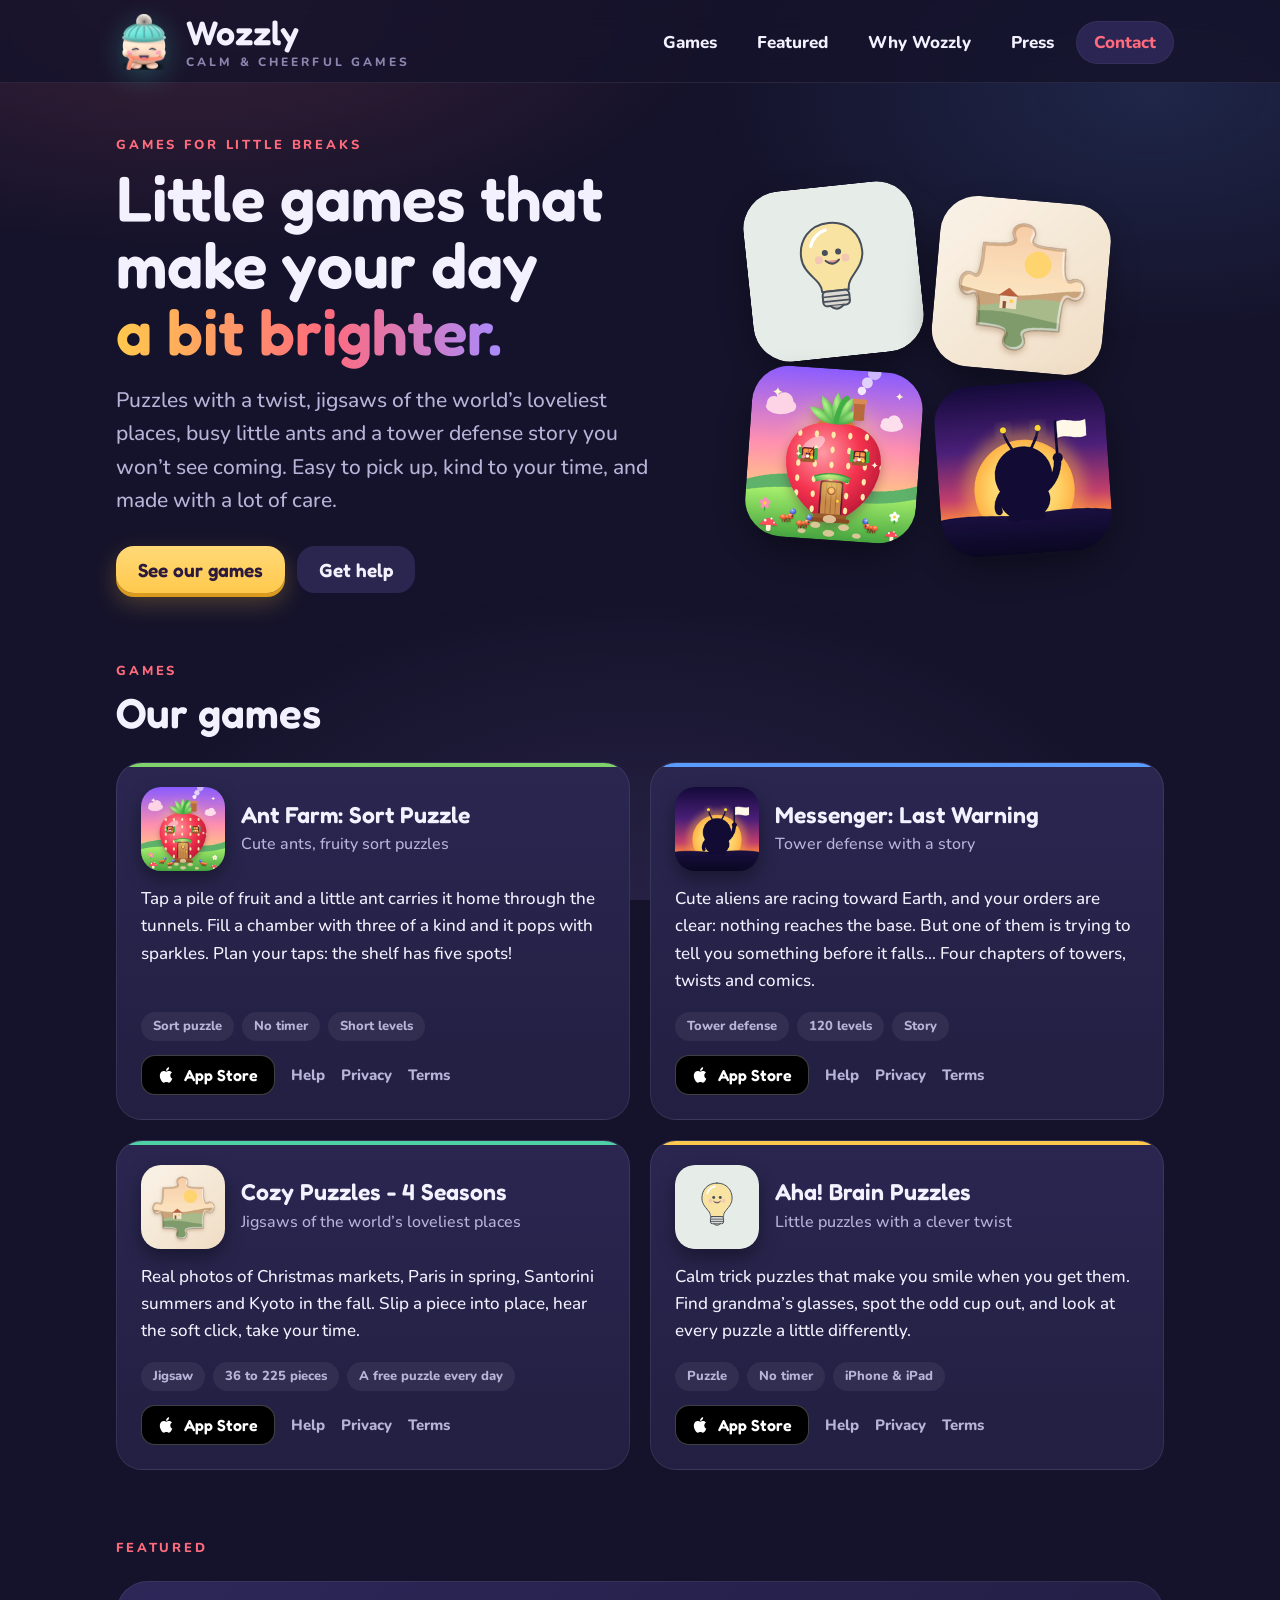
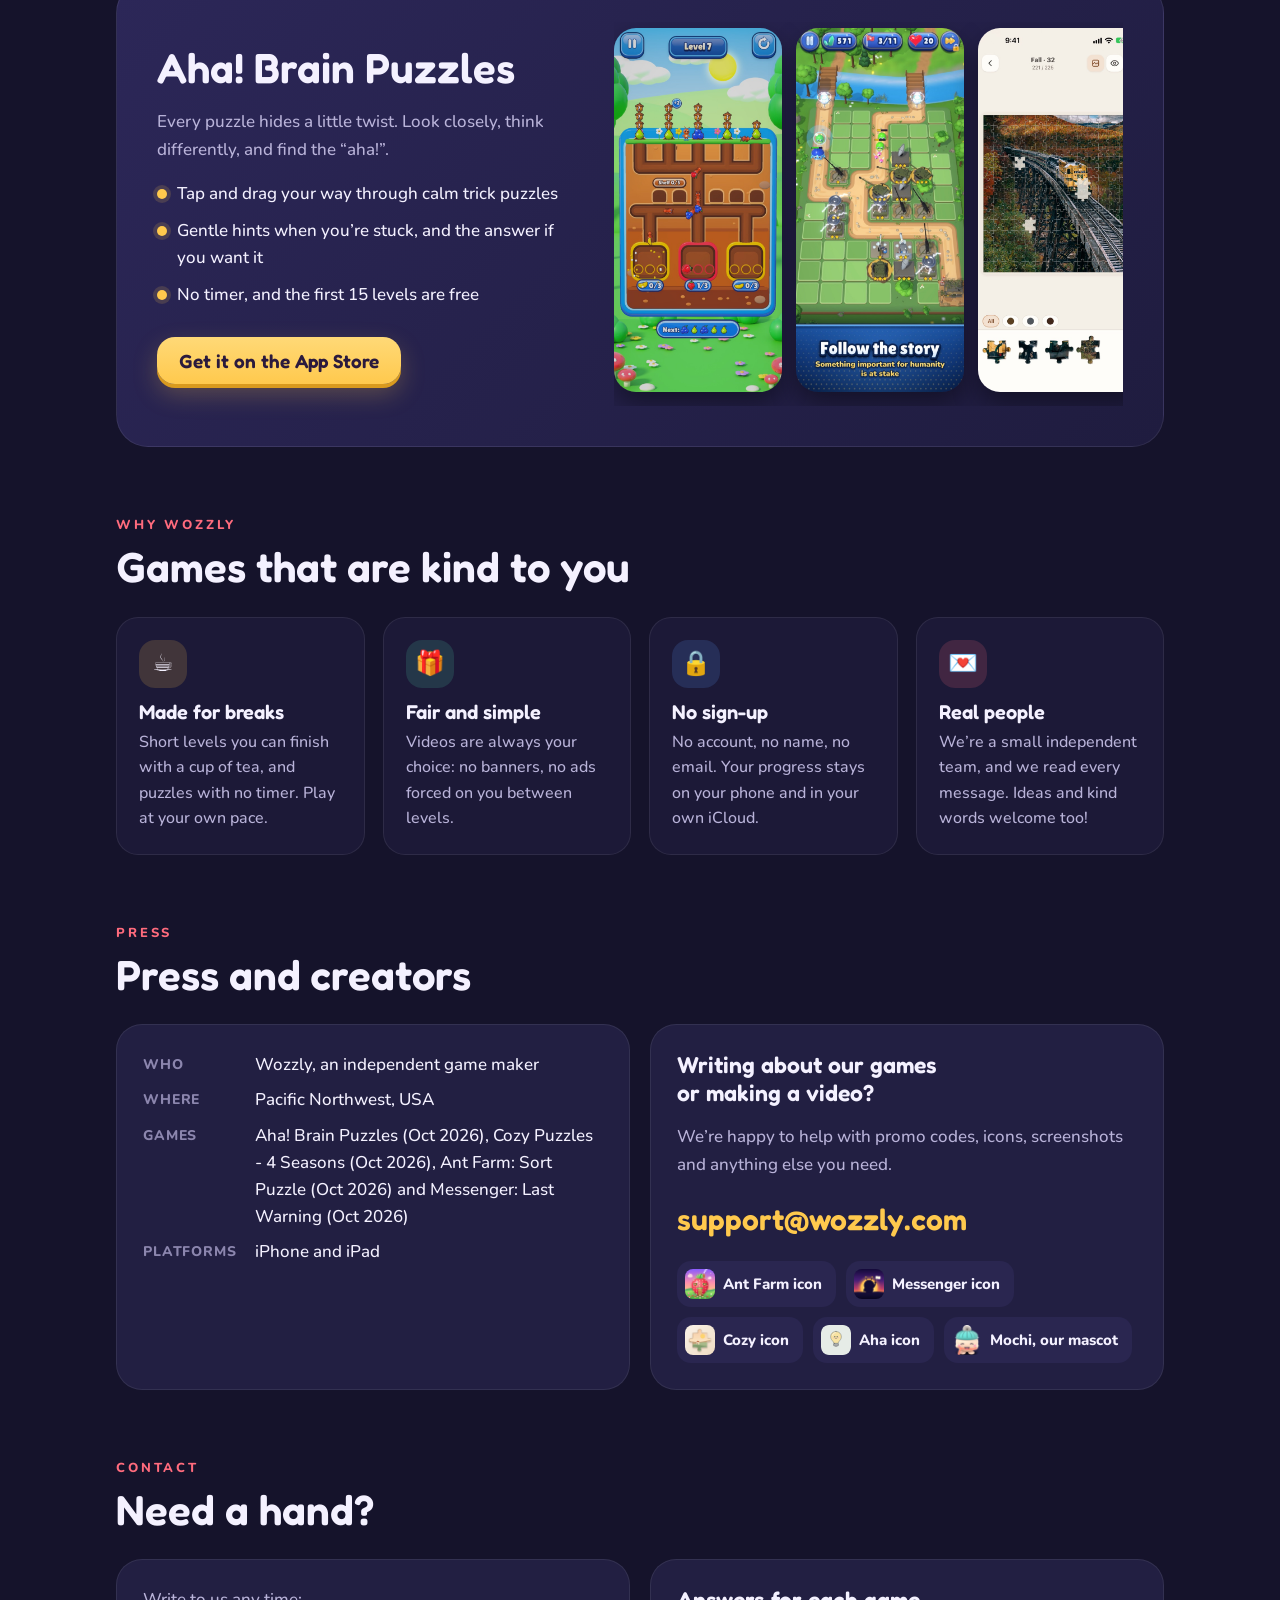
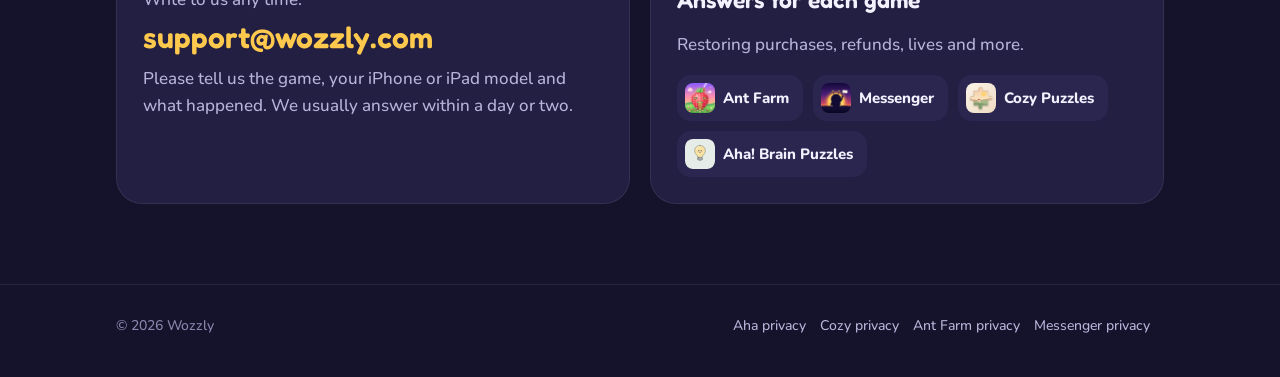
==== commit 087801e9: "Messenger: Last Warning is on the App Store; new screenshots Co-Authored-By: Claude Opus 5.5 <norepl" ====
--- a/index.html
+++ b/index.html
@@ -52,7 +52,7 @@
         <header><img src="img/messenger-icon.png" alt=""><div><h3>Messenger: Last Warning</h3><p class="tag">Tower defense with a story</p></div></header>
         <p>Cute aliens are racing toward Earth, and your orders are clear: nothing reaches the base. But one of them is trying to tell you something before it falls… Four chapters of towers, twists and comics.</p>
         <div class="chips"><span class="chip">Tower defense</span><span class="chip">120 levels</span><span class="chip">Story</span></div>
-        <div class="links"><span class="soon">Coming soon</span><a href="messenger.html">Help</a><a href="messenger-privacy.html">Privacy</a><a href="messenger-terms.html">Terms</a></div>
+        <div class="links"><a class="store" href="https://apps.apple.com/app/id6823263630"><svg viewBox="0 0 24 24"><path d="M16.37 12.6c-.03-2.6 2.12-3.85 2.22-3.91-1.21-1.77-3.09-2.01-3.76-2.04-1.6-.16-3.12.94-3.93.94-.81 0-2.06-.92-3.39-.89-1.74.03-3.35 1.01-4.25 2.57-1.81 3.14-.46 7.79 1.3 10.34.86 1.25 1.89 2.65 3.24 2.6 1.3-.05 1.79-.84 3.36-.84 1.57 0 2.01.84 3.38.81 1.4-.03 2.28-1.27 3.13-2.53.99-1.45 1.39-2.85 1.42-2.92-.03-.01-2.72-1.04-2.72-4.13zM13.79 4.97c.72-.87 1.2-2.07 1.07-3.27-1.03.04-2.28.69-3.02 1.55-.66.77-1.24 2-1.09 3.18 1.15.09 2.32-.58 3.04-1.46z"/></svg>App Store</a><a href="messenger.html">Help</a><a href="messenger-privacy.html">Privacy</a><a href="messenger-terms.html">Terms</a></div>
       </article>
       <article class="game" id="cozy" style="--c: var(--mint)">
         <header><img src="img/cozy-icon.png" alt=""><div><h3>Cozy Puzzles - 4 Seasons</h3><p class="tag">Jigsaws of the world’s loveliest places</p></div></header>
@@ -118,7 +118,7 @@
         <dl class="facts">
           <dt>Who</dt><dd>Wozzly, an independent game maker</dd>
           <dt>Where</dt><dd>Pacific Northwest, USA</dd>
-          <dt>Games</dt><dd>Aha! Brain Puzzles (Oct 2026), Cozy Puzzles - 4 Seasons (Oct 2026), Ant Farm: Sort Puzzle (Oct 2026) and Messenger: Last Warning (coming soon)</dd>
+          <dt>Games</dt><dd>Aha! Brain Puzzles (Oct 2026), Cozy Puzzles - 4 Seasons (Oct 2026), Ant Farm: Sort Puzzle (Oct 2026) and Messenger: Last Warning (Oct 2026)</dd>
           <dt>Platforms</dt><dd>iPhone and iPad</dd>
         </dl>
       </div>
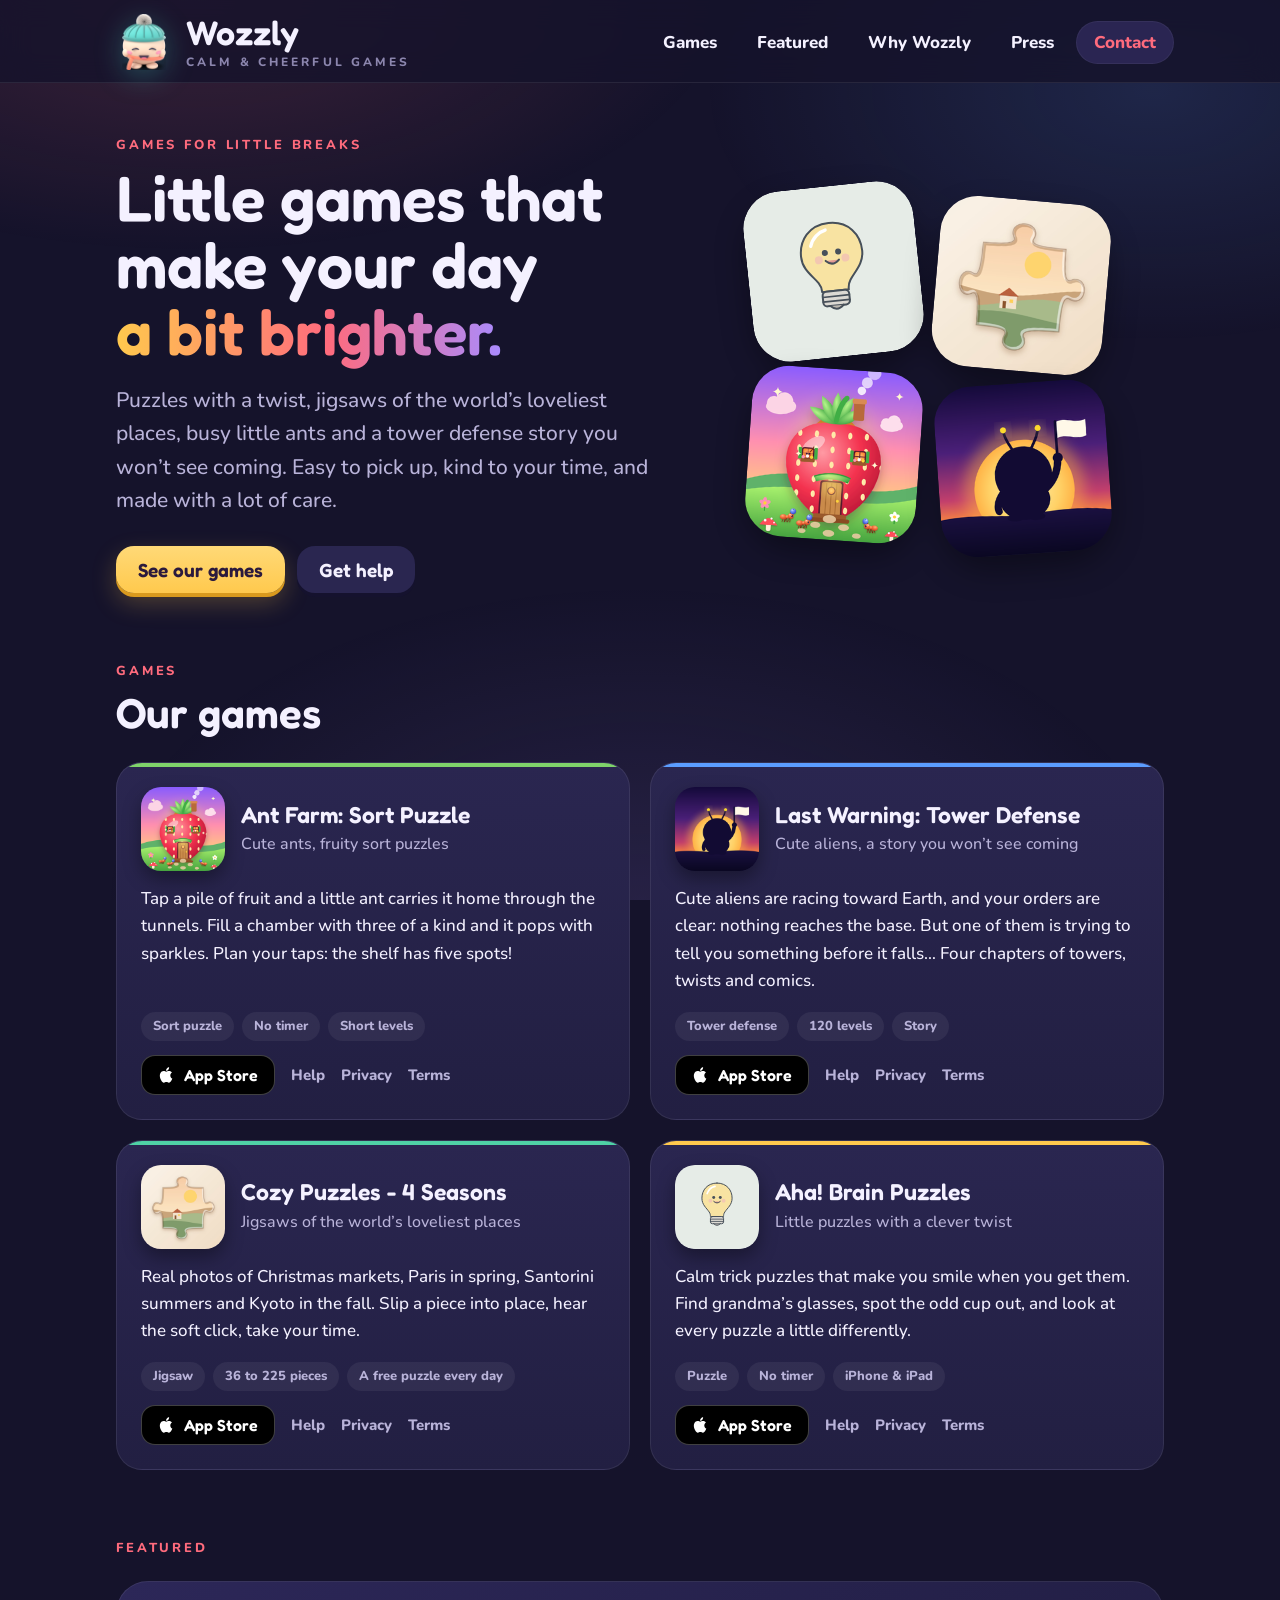
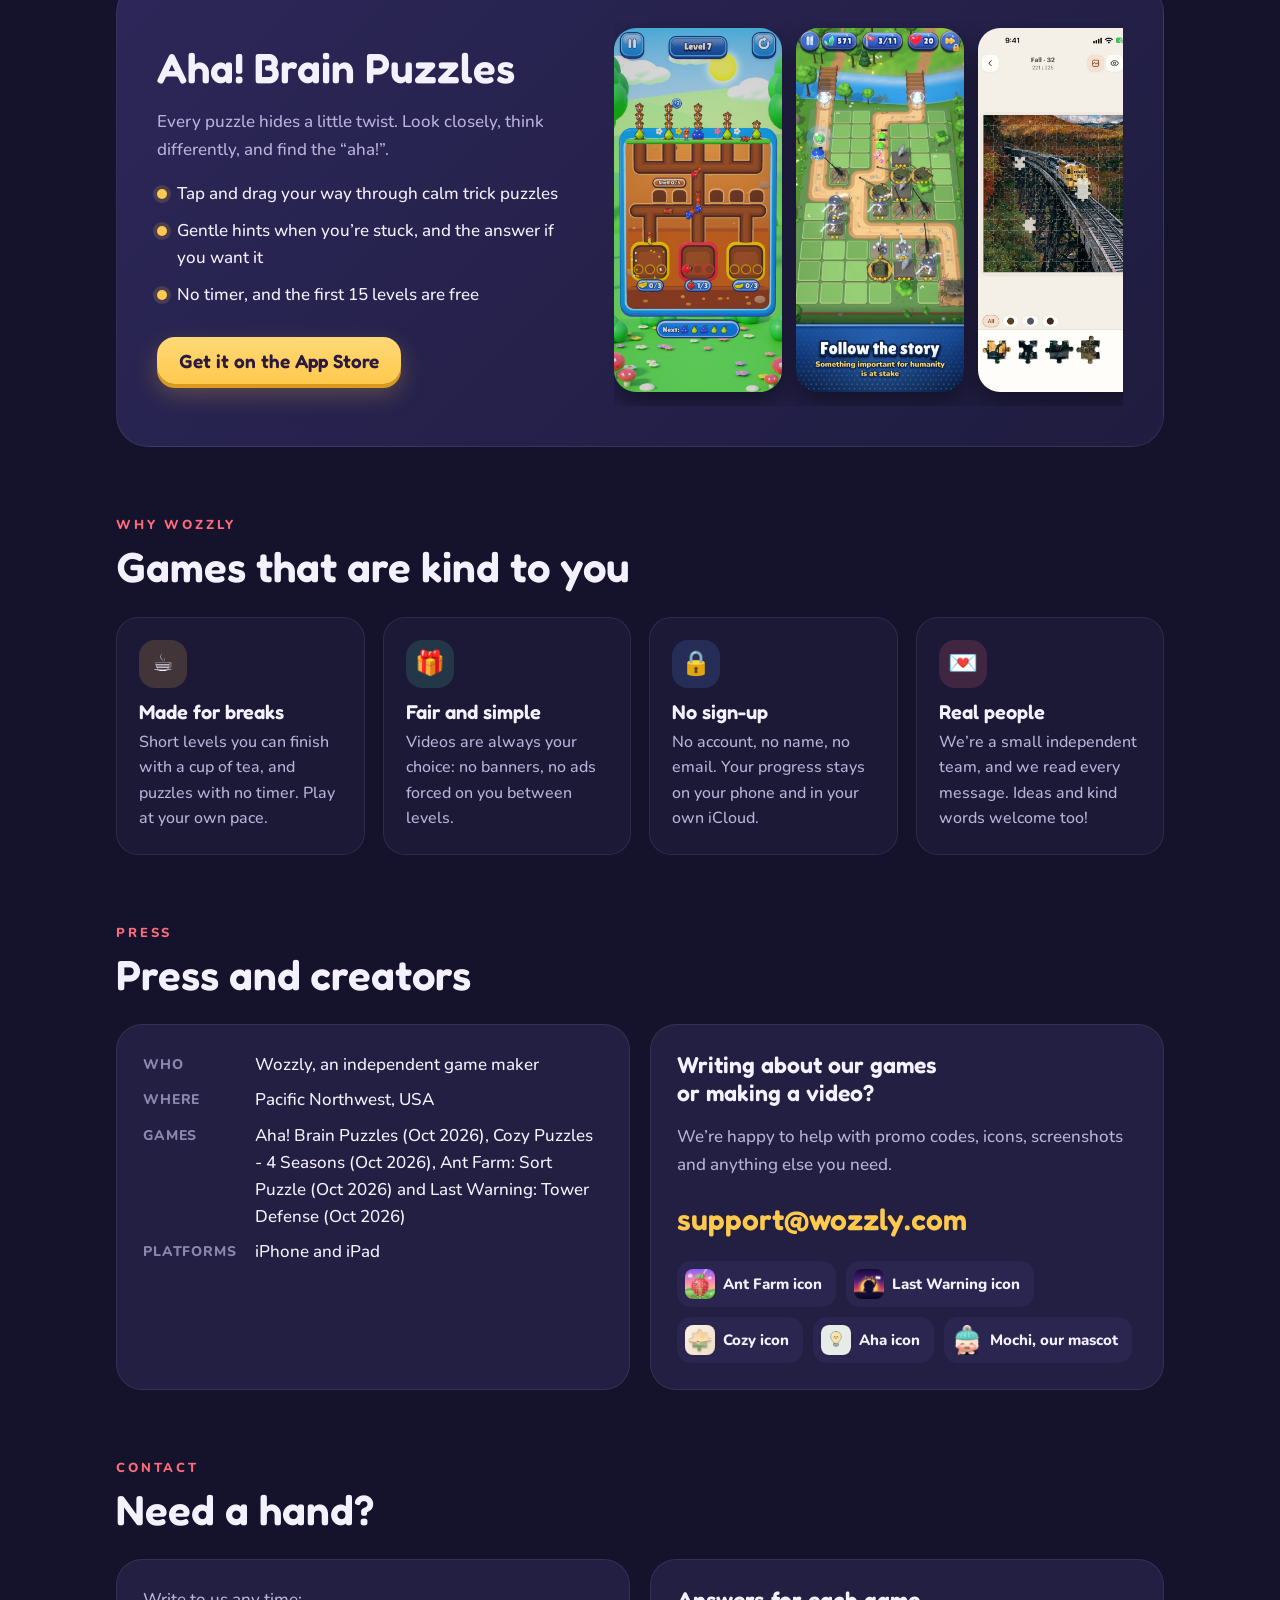
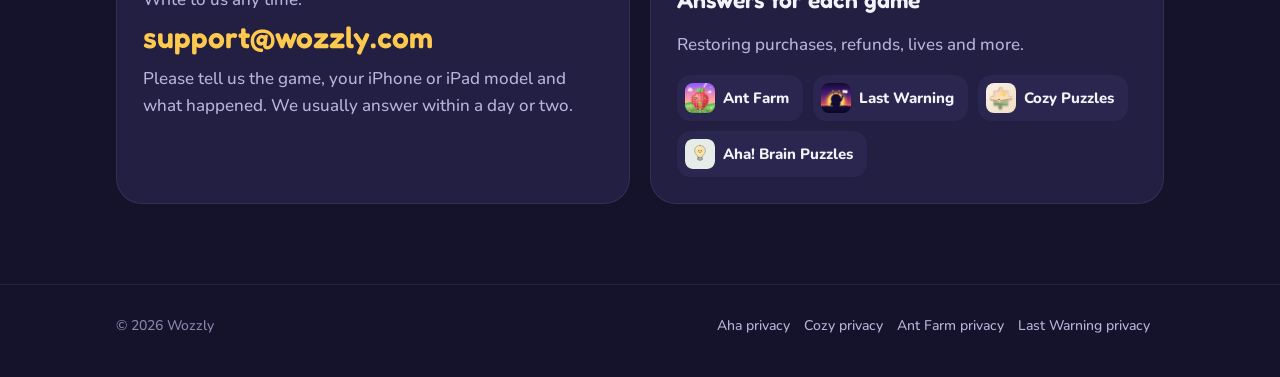
==== commit 17b05022: "Messenger: Last Warning is now Last Warning: Tower Defense Co-Authored-By: Claude Opus 5.5 <noreply@" ====
--- a/index.html
+++ b/index.html
@@ -4,7 +4,7 @@
 <meta charset="utf-8">
 <meta name="viewport" content="width=device-width,initial-scale=1,viewport-fit=cover">
 <title>Wozzly</title>
-<meta name="description" content="Wozzly makes calm, cheerful little games for iPhone and iPad: Aha! Brain Puzzles, Cozy Puzzles, Ant Farm and Messenger: Last Warning.">
+<meta name="description" content="Wozzly makes calm, cheerful little games for iPhone and iPad: Aha! Brain Puzzles, Cozy Puzzles, Ant Farm and Last Warning: Tower Defense.">
 <meta property="og:title" content="Wozzly">
 <meta property="og:description" content="Calm, cheerful little games for iPhone and iPad.">
 <meta property="og:image" content="https://wozzly.com/img/og-cover.jpg">
@@ -34,7 +34,7 @@
       <a href="#aha" aria-label="Aha! Brain Puzzles"><img src="img/aha-icon.svg" alt=""></a>
       <a href="#cozy" aria-label="Cozy Puzzles"><img src="img/cozy-icon.png" alt=""></a>
       <a href="#antfarm" aria-label="Ant Farm"><img src="img/antfarm-icon.png" alt=""></a>
-      <a href="#messenger" aria-label="Messenger: Last Warning"><img src="img/messenger-icon.png" alt=""></a>
+      <a href="#messenger" aria-label="Last Warning: Tower Defense"><img src="img/messenger-icon.png" alt=""></a>
     </div>
   </section>
 
@@ -49,7 +49,7 @@
         <div class="links"><a class="store" href="https://apps.apple.com/app/id6821574414"><svg viewBox="0 0 24 24"><path d="M16.37 12.6c-.03-2.6 2.12-3.85 2.22-3.91-1.21-1.77-3.09-2.01-3.76-2.04-1.6-.16-3.12.94-3.93.94-.81 0-2.06-.92-3.39-.89-1.74.03-3.35 1.01-4.25 2.57-1.81 3.14-.46 7.79 1.3 10.34.86 1.25 1.89 2.65 3.24 2.6 1.3-.05 1.79-.84 3.36-.84 1.57 0 2.01.84 3.38.81 1.4-.03 2.28-1.27 3.13-2.53.99-1.45 1.39-2.85 1.42-2.92-.03-.01-2.72-1.04-2.72-4.13zM13.79 4.97c.72-.87 1.2-2.07 1.07-3.27-1.03.04-2.28.69-3.02 1.55-.66.77-1.24 2-1.09 3.18 1.15.09 2.32-.58 3.04-1.46z"/></svg>App Store</a><a href="antfarm.html">Help</a><a href="antfarm-privacy.html">Privacy</a><a href="antfarm-terms.html">Terms</a></div>
       </article>
       <article class="game" id="messenger" style="--c: var(--sky)">
-        <header><img src="img/messenger-icon.png" alt=""><div><h3>Messenger: Last Warning</h3><p class="tag">Tower defense with a story</p></div></header>
+        <header><img src="img/messenger-icon.png" alt=""><div><h3>Last Warning: Tower Defense</h3><p class="tag">Cute aliens, a story you won’t see coming</p></div></header>
         <p>Cute aliens are racing toward Earth, and your orders are clear: nothing reaches the base. But one of them is trying to tell you something before it falls… Four chapters of towers, twists and comics.</p>
         <div class="chips"><span class="chip">Tower defense</span><span class="chip">120 levels</span><span class="chip">Story</span></div>
         <div class="links"><a class="store" href="https://apps.apple.com/app/id6823263630"><svg viewBox="0 0 24 24"><path d="M16.37 12.6c-.03-2.6 2.12-3.85 2.22-3.91-1.21-1.77-3.09-2.01-3.76-2.04-1.6-.16-3.12.94-3.93.94-.81 0-2.06-.92-3.39-.89-1.74.03-3.35 1.01-4.25 2.57-1.81 3.14-.46 7.79 1.3 10.34.86 1.25 1.89 2.65 3.24 2.6 1.3-.05 1.79-.84 3.36-.84 1.57 0 2.01.84 3.38.81 1.4-.03 2.28-1.27 3.13-2.53.99-1.45 1.39-2.85 1.42-2.92-.03-.01-2.72-1.04-2.72-4.13zM13.79 4.97c.72-.87 1.2-2.07 1.07-3.27-1.03.04-2.28.69-3.02 1.55-.66.77-1.24 2-1.09 3.18 1.15.09 2.32-.58 3.04-1.46z"/></svg>App Store</a><a href="messenger.html">Help</a><a href="messenger-privacy.html">Privacy</a><a href="messenger-terms.html">Terms</a></div>
@@ -90,7 +90,7 @@
       </div>
       <div class="shots" aria-label="Screenshots">
         <img src="img/antfarm-1.jpg" alt="Ant Farm: ants sorting fruit" loading="lazy">
-        <img src="img/messenger-1.jpg" alt="Messenger: Last Warning: the story" loading="lazy">
+        <img src="img/messenger-1.jpg" alt="Last Warning: the story" loading="lazy">
         <img src="img/cozy-1.jpg" alt="Cozy Puzzles: a fall jigsaw" loading="lazy">
         <img src="img/aha-1.jpg" alt="A puzzle in Aha! Brain Puzzles" loading="lazy">
         <img src="img/aha-2.jpg" alt="Another puzzle" loading="lazy">
@@ -118,7 +118,7 @@
         <dl class="facts">
           <dt>Who</dt><dd>Wozzly, an independent game maker</dd>
           <dt>Where</dt><dd>Pacific Northwest, USA</dd>
-          <dt>Games</dt><dd>Aha! Brain Puzzles (Oct 2026), Cozy Puzzles - 4 Seasons (Oct 2026), Ant Farm: Sort Puzzle (Oct 2026) and Messenger: Last Warning (Oct 2026)</dd>
+          <dt>Games</dt><dd>Aha! Brain Puzzles (Oct 2026), Cozy Puzzles - 4 Seasons (Oct 2026), Ant Farm: Sort Puzzle (Oct 2026) and Last Warning: Tower Defense (Oct 2026)</dd>
           <dt>Platforms</dt><dd>iPhone and iPad</dd>
         </dl>
       </div>
@@ -128,7 +128,7 @@
         <a class="mail" href="mailto:support@wozzly.com?subject=Press">support@wozzly.com</a>
         <div class="helps">
           <a href="img/antfarm-icon-1024.png" download><img src="img/antfarm-icon.png" alt="">Ant Farm icon</a>
-          <a href="img/messenger-icon-1024.png" download><img src="img/messenger-icon.png" alt="">Messenger icon</a>
+          <a href="img/messenger-icon-1024.png" download><img src="img/messenger-icon.png" alt="">Last Warning icon</a>
           <a href="img/cozy-icon.png" download><img src="img/cozy-icon.png" alt="">Cozy icon</a>
           <a href="img/aha-icon.svg" download><img src="img/aha-icon.svg" alt="">Aha icon</a>
           <a href="img/mochi-1024.png" download><img src="img/mochi.png" alt="">Mochi, our mascot</a>
@@ -151,7 +151,7 @@
         <p class="muted">Restoring purchases, refunds, lives and more.</p>
         <div class="helps">
           <a href="antfarm.html"><img src="img/antfarm-icon.png" alt="">Ant Farm</a>
-          <a href="messenger.html"><img src="img/messenger-icon.png" alt="">Messenger</a>
+          <a href="messenger.html"><img src="img/messenger-icon.png" alt="">Last Warning</a>
           <a href="cozy.html"><img src="img/cozy-icon.png" alt="">Cozy Puzzles</a>
           <a href="aha.html"><img src="img/aha-icon.svg" alt="">Aha! Brain Puzzles</a>
         </div>
@@ -162,7 +162,7 @@
 
 <footer><div class="wrap">
   <span>© 2026 Wozzly</span>
-  <span><a href="privacy.html">Aha privacy</a><a href="cozy-privacy.html">Cozy privacy</a><a href="antfarm-privacy.html">Ant Farm privacy</a><a href="messenger-privacy.html">Messenger privacy</a></span>
+  <span><a href="privacy.html">Aha privacy</a><a href="cozy-privacy.html">Cozy privacy</a><a href="antfarm-privacy.html">Ant Farm privacy</a><a href="messenger-privacy.html">Last Warning privacy</a></span>
 </div></footer>
 
 <script>
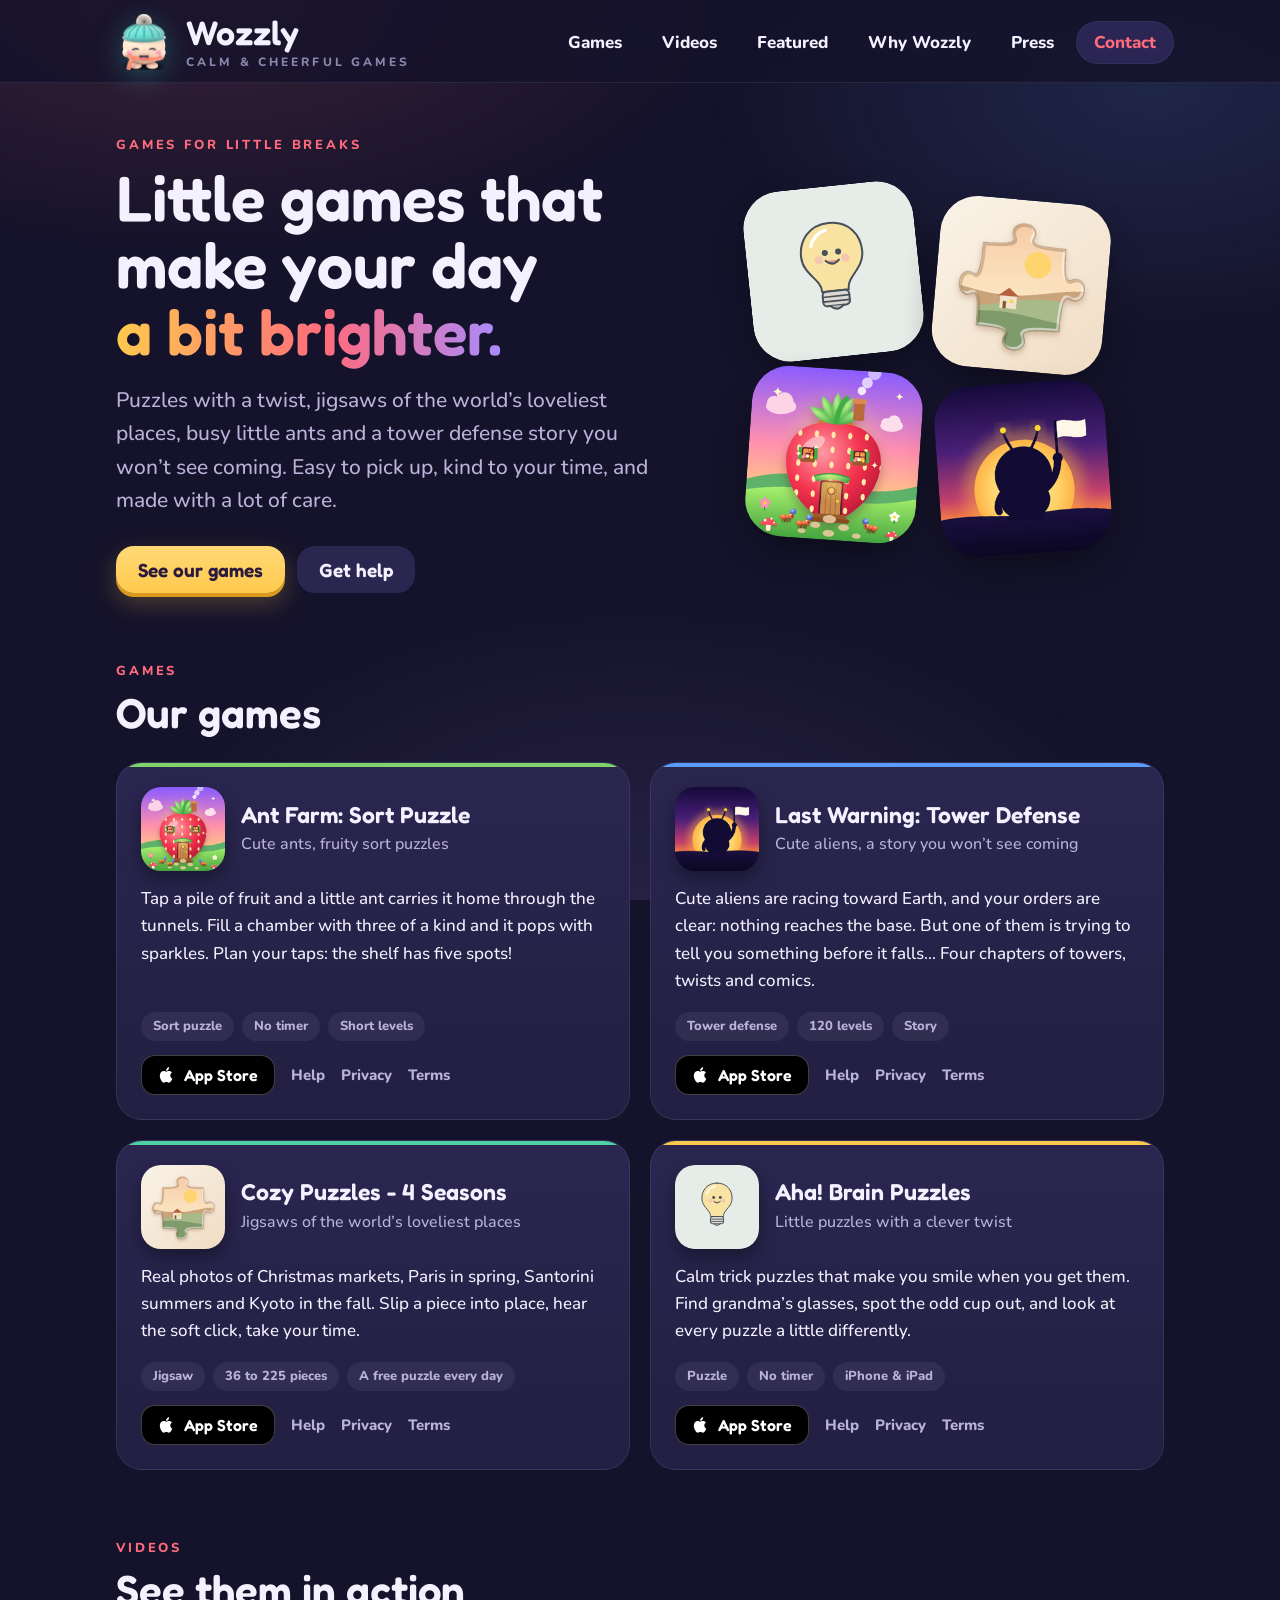
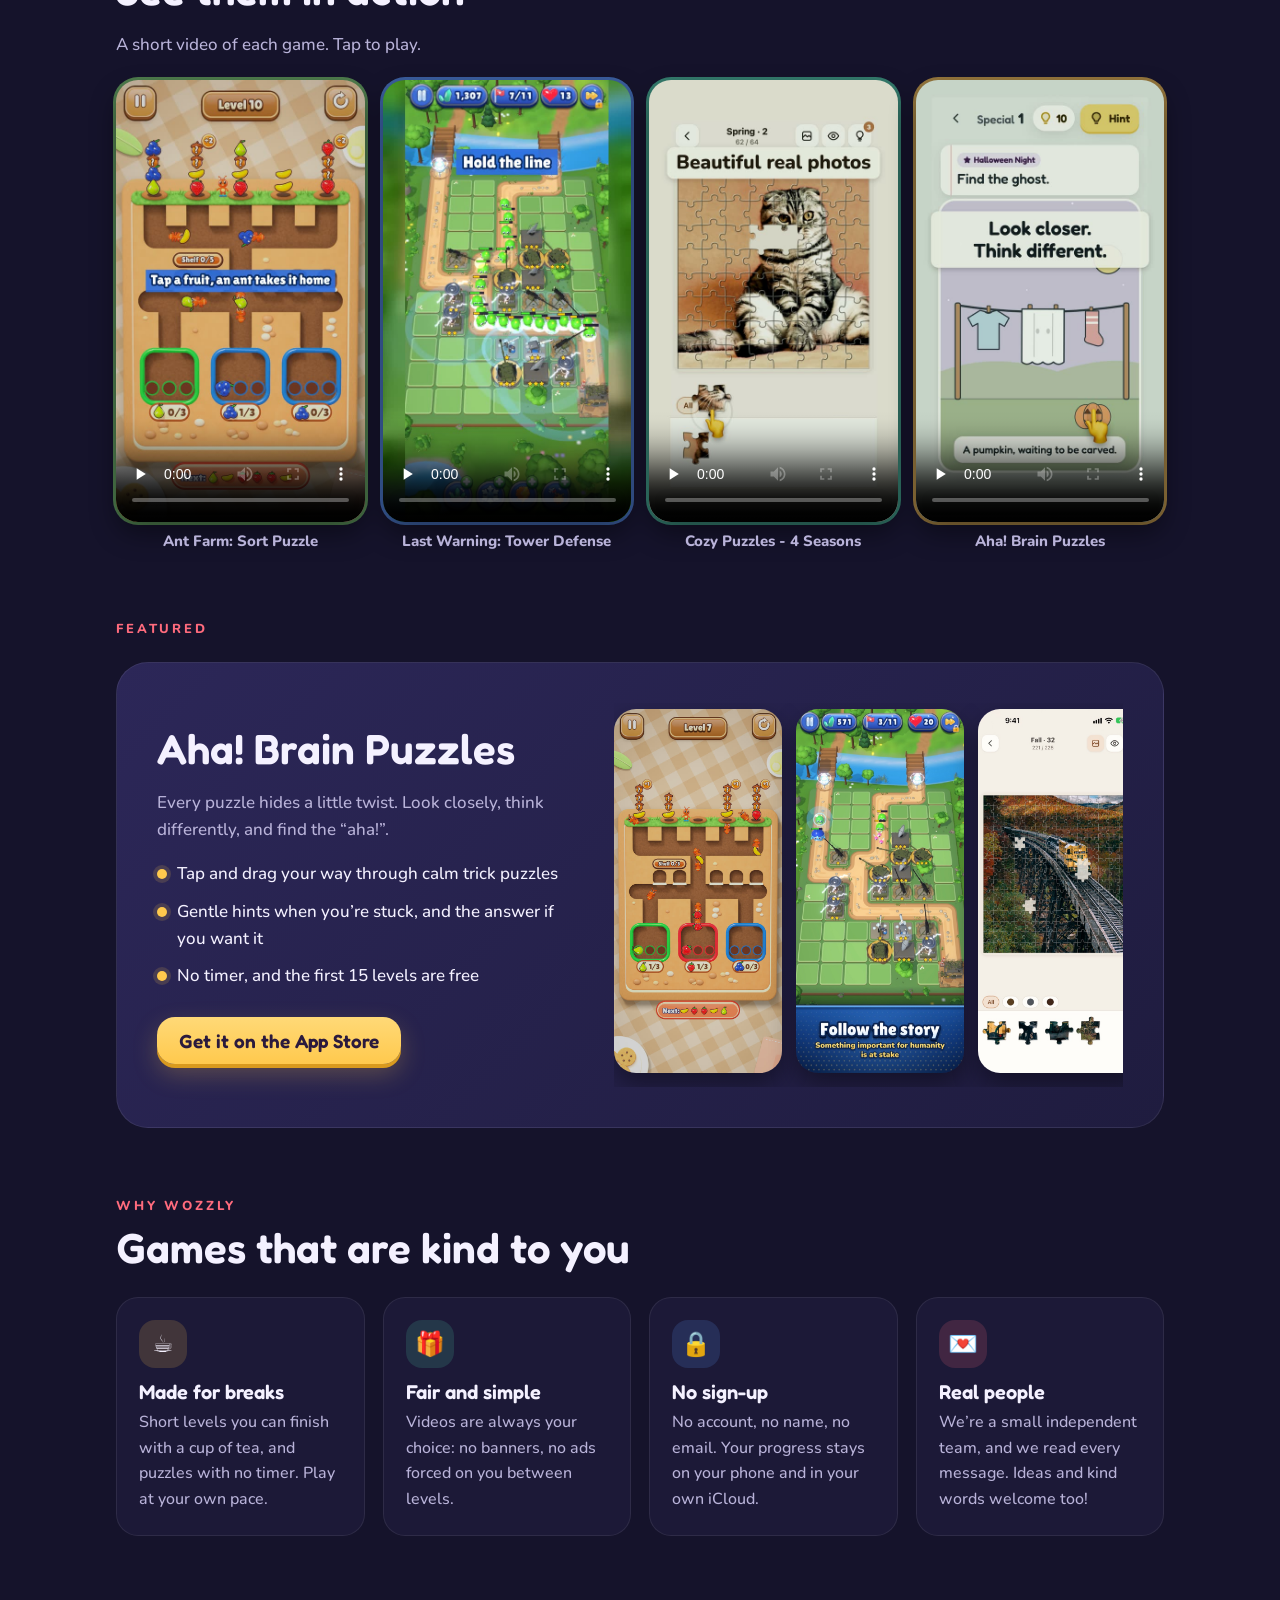
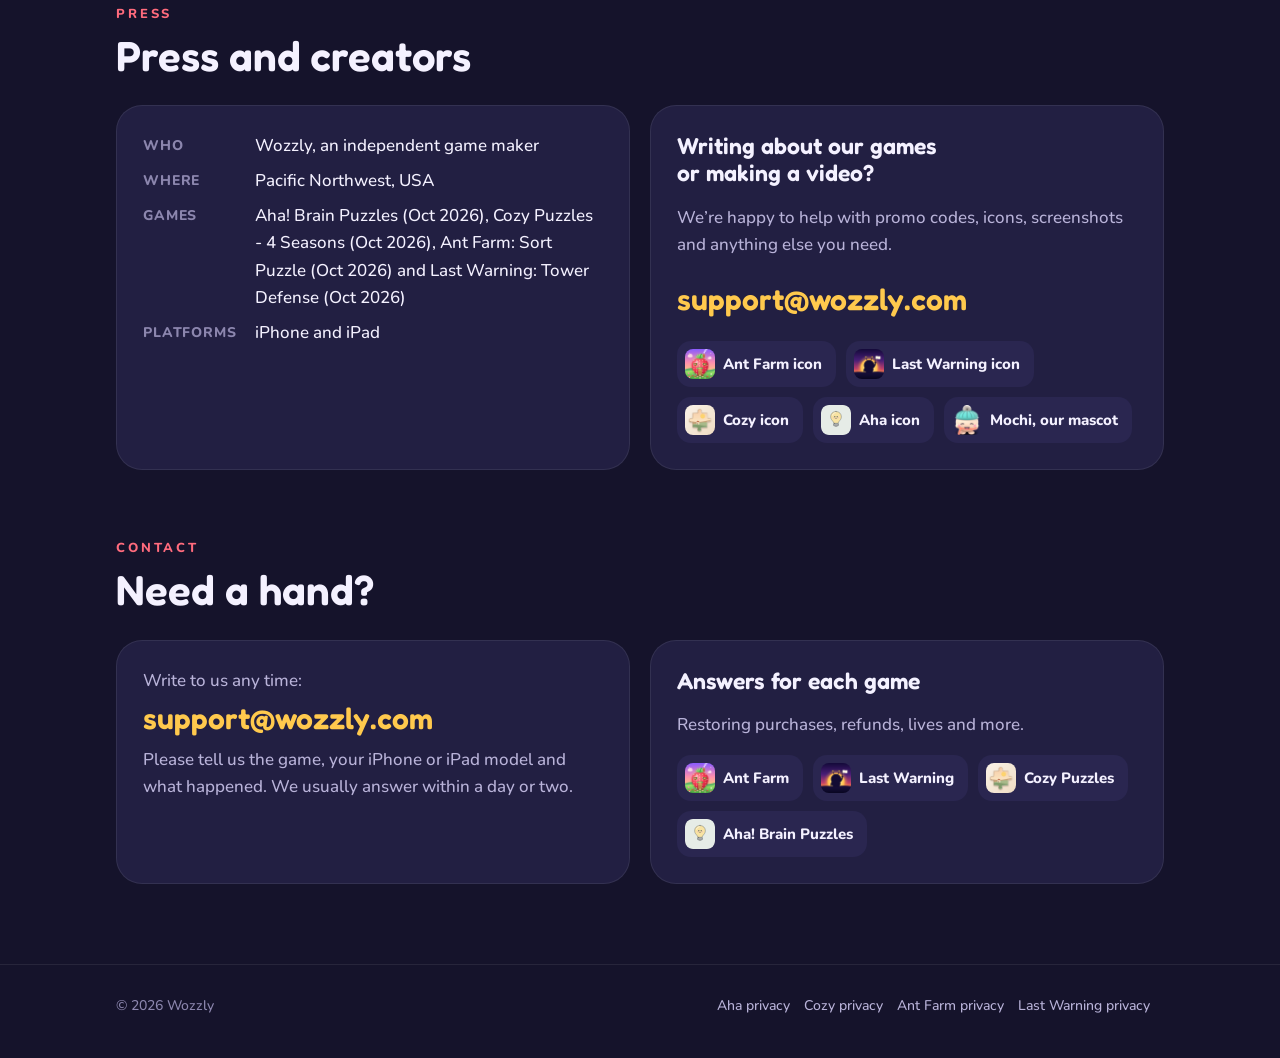
==== commit 4b6621e2: "Videos section with a short clip of each game; Ant Farm screenshots in the new picnic look Ant Farm'" ====
--- a/index.html
+++ b/index.html
@@ -17,7 +17,7 @@
 <header class="top"><div class="wrap">
   <a class="brand" href="#top"><img src="img/mochi.png" alt="Mochi, the Wozzly mascot"><span><b>Wozzly</b><small>Calm &amp; cheerful games</small></span></a>
   <nav class="menu" aria-label="Sections">
-    <a href="#games" class="on">Games</a><a href="#featured">Featured</a><a href="#why">Why Wozzly</a><a href="#press">Press</a><a href="#contact">Contact</a>
+    <a href="#games" class="on">Games</a><a href="#videos">Videos</a><a href="#featured">Featured</a><a href="#why">Why Wozzly</a><a href="#press">Press</a><a href="#contact">Contact</a>
   </nav>
 </div></header>
 
@@ -72,6 +72,18 @@
           <a href="aha.html">Help</a><a href="privacy.html">Privacy</a><a href="terms.html">Terms</a>
         </div>
       </article>
+    </div>
+  </section>
+
+  <section id="videos">
+    <p class="kicker">Videos</p>
+    <h2>See them in action</h2>
+    <p class="muted">A short video of each game. Tap to play.</p>
+    <div class="clips">
+      <figure class="clip" style="--c: #7fd36a"><video src="video/antfarm.mp4" poster="video/antfarm.jpg" controls playsinline preload="none" aria-label="Ant Farm gameplay video"></video><figcaption>Ant Farm: Sort Puzzle</figcaption></figure>
+      <figure class="clip" style="--c: var(--sky)"><video src="video/lastwarning.mp4" poster="video/lastwarning.jpg" controls playsinline preload="none" aria-label="Last Warning gameplay video"></video><figcaption>Last Warning: Tower Defense</figcaption></figure>
+      <figure class="clip" style="--c: var(--mint)"><video src="video/cozy.mp4" poster="video/cozy.jpg" controls playsinline preload="none" aria-label="Cozy Puzzles gameplay video"></video><figcaption>Cozy Puzzles - 4 Seasons</figcaption></figure>
+      <figure class="clip" style="--c: var(--sun)"><video src="video/aha.mp4" poster="video/aha.jpg" controls playsinline preload="none" aria-label="Aha! Brain Puzzles gameplay video"></video><figcaption>Aha! Brain Puzzles</figcaption></figure>
     </div>
   </section>
 
--- a/site.css
+++ b/site.css
@@ -79,6 +79,13 @@
 .soon { display: inline-flex; padding: 10px 16px; border-radius: 14px; background: color-mix(in srgb, var(--c) 18%, transparent); color: var(--c);
   font: 600 16px/1 var(--display); }
 
+/* ---- videos: the games' short clips, phone-shaped, a row of four (two on tablets, a swipe row on phones) */
+.clips { display: grid; grid-template-columns: repeat(4, minmax(0, 1fr)); gap: 18px; margin-top: 22px; }
+.clip { --c: var(--coral); margin: 0; display: grid; gap: 10px; }
+.clip video { display: block; width: 100%; aspect-ratio: 9/16; object-fit: cover; border-radius: 22px; background: var(--card);
+  box-shadow: 0 12px 26px rgba(0,0,0,.4), 0 0 0 3px color-mix(in srgb, var(--c) 55%, transparent); }
+.clip figcaption { font: 800 15px/1.3 var(--body); color: var(--ink-2); text-align: center; }
+
 /* ---- featured */
 .feature { display: grid; grid-template-columns: minmax(0, 1fr) minmax(0, 1.2fr); gap: 32px; align-items: center; margin-top: 26px; padding: clamp(22px, 4vw, 40px);
   border-radius: 32px; background: linear-gradient(135deg, #2c2758, #1f1c3f); border: 1px solid var(--line); }
@@ -125,6 +132,7 @@
   .hero, .feature { grid-template-columns: minmax(0, 1fr); }
   .icons { max-width: 280px; grid-row: 1; }
   .why { grid-template-columns: repeat(2, minmax(0, 1fr)); }
+  .clips { grid-template-columns: repeat(2, minmax(0, 1fr)); }
 }
 @media (max-width: 640px) {
   html { scroll-padding-top: 170px; }
@@ -132,4 +140,6 @@
   .brand img { width: 44px; height: 44px; } .brand b { font-size: 30px; }
   .menu { margin: 0 -14px; } .menu a { font-size: 16px; padding: 11px 14px; }
   .game header img { width: 70px; height: 70px; }
+  .clips { display: flex; overflow-x: auto; scroll-snap-type: x mandatory; padding-bottom: 10px; }
+  .clip { flex: none; width: 62%; scroll-snap-align: start; }
 }
